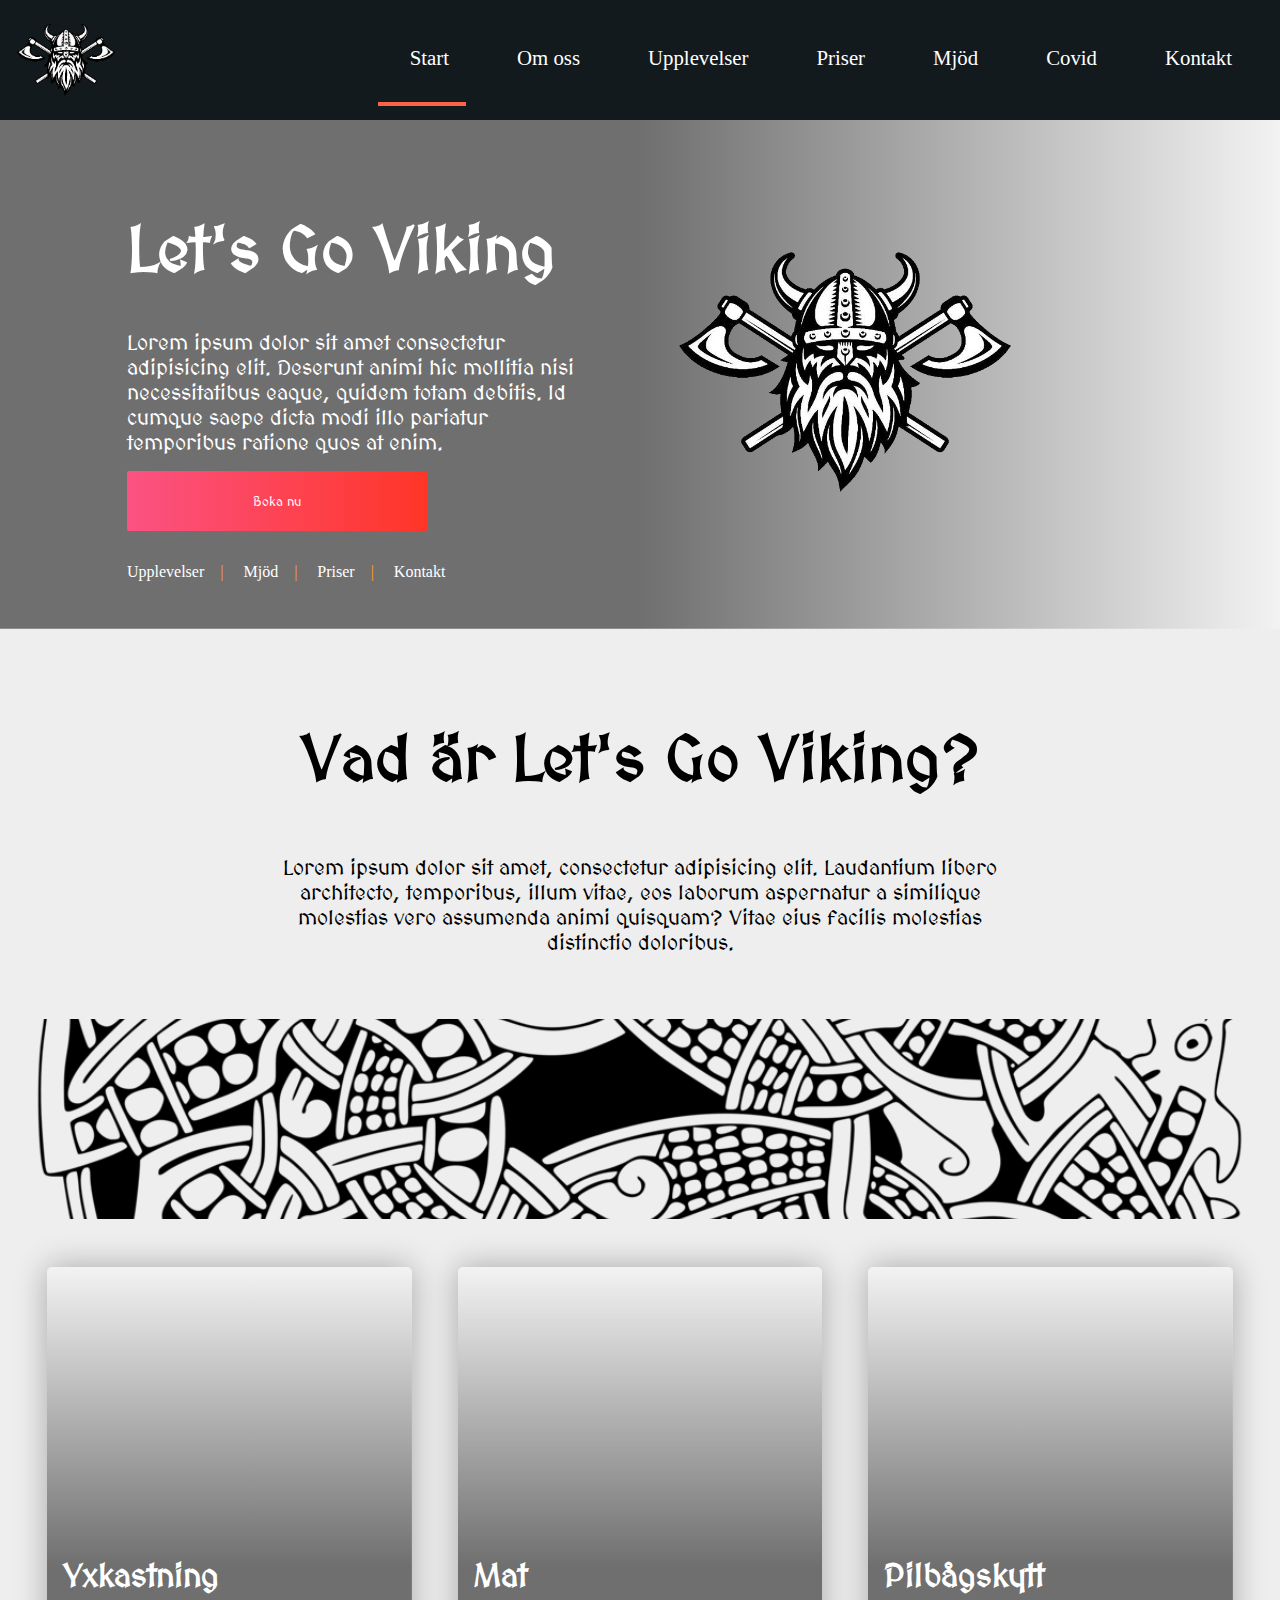
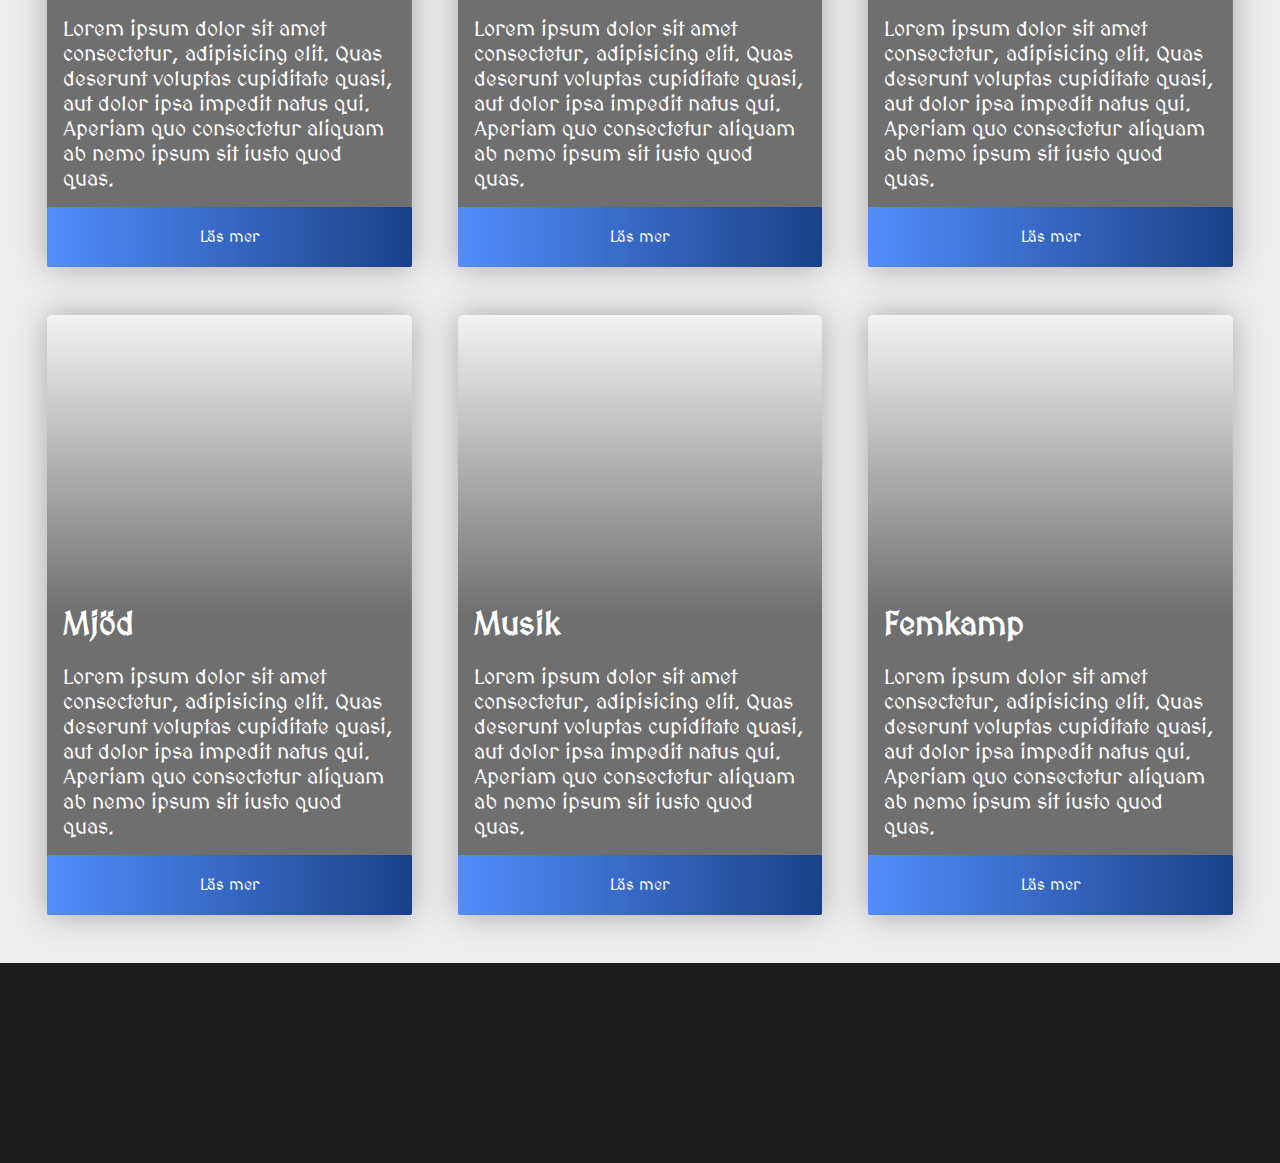
==== LetsGoViking/index.html @ da791152 "lgv" ====
<!DOCTYPE html>
<html lang="en">
<head>
    <meta charset="UTF-8">
    <meta http-equiv="X-UA-Compatible" content="IE=edge">
    <meta name="viewport" content="width=device-width, initial-scale=1.0">
    <link rel="preconnect" href="https://fonts.gstatic.com">
    <link href="https://fonts.googleapis.com/css2?family=Oldenburg&display=swap" rel="stylesheet">
    <link rel="stylesheet" type="text/css" href="//fonts.googleapis.com/css?family=MedievalSharp">
    <link rel="stylesheet" href="style.css">
    <title>Lets Go Viking</title>
</head>
<body>
    <header>
        <img src="img/logo.png" alt="Lets Go Viking" class="headImgLogo">
        <nav id="menuNav">
            <a href="#" class="one">Start</a>
            <a href="#" class="two">Om oss</a>
            <a href="#" class="three">Upplevelser</a>
            <a href="#" class="four">Priser</a>
            <a href="#" class="five">Mjöd</a>
            <a href="#" class="six">Covid</a>
            <a href="kontakt.html" class="seven">Kontakt</a>
            <hr/>
        </nav>
        <img src="img/menuIcon.png" alt="Menu" class="headImgMenu"> 
    </header>
    <main>
        <section class="col1">
            <h1>Let's Go Viking</h1>
            <p>Lorem ipsum dolor sit amet consectetur adipisicing elit. Deserunt animi hic mollitia nisi necessitatibus eaque, quidem totam debitis. Id cumque saepe dicta modi illo pariatur temporibus ratione quos at enim.</p>
            <button class="btn">Boka nu</button>
                <nav class="mainNav">
                    <a href="#">Upplevelser</a>
                    <a href="#">Mjöd</a>
                    <a href="#">Priser</a>
                    <a href="#">Kontakt</a>
                </nav>
        </section>
        <section class="col2">
            <img src="img/logo.png" alt="">
        </section>
    </main>
    <div class="wrapper">

        <article class="info">
            <h1>Vad är Let's Go Viking?</h1>
            <p>Lorem ipsum dolor sit amet, consectetur adipisicing elit. Laudantium libero architecto, temporibus, illum vitae, eos laborum aspernatur a similique molestias vero assumenda animi quisquam? Vitae eius facilis molestias distinctio doloribus.</p>
        </article>

        <section class="pattern">

        </section>

        <article>
            <section class="col1Art">
                <section class="art">
                    <!-- <img src="img/DSC_0600.jpg" alt=""> -->
                    <h3>Yxkastning</h3>
                    <p>Lorem ipsum dolor sit amet consectetur, adipisicing elit. Quas deserunt voluptas cupiditate quasi, aut dolor ipsa impedit natus qui. Aperiam quo consectetur aliquam ab nemo ipsum sit iusto quod quas.</p>
                    <button class="btn max">Läs mer</button>
                </section>
                <section class="art">
                    <!-- <img src="img/DSC_0049.jpg" alt=""> -->
                    <h3>Mat</h3>
                    <p>Lorem ipsum dolor sit amet consectetur, adipisicing elit. Quas deserunt voluptas cupiditate quasi, aut dolor ipsa impedit natus qui. Aperiam quo consectetur aliquam ab nemo ipsum sit iusto quod quas.</p>
                    <button class="btn max">Läs mer</button>
                </section>
                <section class="art">
                    <!-- <img src="img/DSC_0064.jpg" alt=""> -->
                    <h3>Pilbågskytt</h3>
                    <p>Lorem ipsum dolor sit amet consectetur, adipisicing elit. Quas deserunt voluptas cupiditate quasi, aut dolor ipsa impedit natus qui. Aperiam quo consectetur aliquam ab nemo ipsum sit iusto quod quas.</p>
                    <button class="btn max">Läs mer</button>
                </section>
            </section>
            <section class="col1Art">
                <section class="art">
                    <!-- <img src="https://images.unsplash.com/photo-1615672968435-95ade28e0b38?ixid=MnwxMjA3fDB8MHxwaG90by1wYWdlfHx8fGVufDB8fHx8&ixlib=rb-1.2.1&auto=format&fit=crop&w=1978&q=80" alt=""> -->
                    <h3>Mjöd</h3>
                    <p>Lorem ipsum dolor sit amet consectetur, adipisicing elit. Quas deserunt voluptas cupiditate quasi, aut dolor ipsa impedit natus qui. Aperiam quo consectetur aliquam ab nemo ipsum sit iusto quod quas.</p>
                    <button class="btn max">Läs mer</button>
                </section>
                <section class="art">
                    <!-- <img src="img/DSC_0099.jpg" alt=""> -->
                    <h3>Musik</h3>
                    <p>Lorem ipsum dolor sit amet consectetur, adipisicing elit. Quas deserunt voluptas cupiditate quasi, aut dolor ipsa impedit natus qui. Aperiam quo consectetur aliquam ab nemo ipsum sit iusto quod quas.</p>
                    <button class="btn max">Läs mer</button>
                </section>
                <section class="art">
                    <!-- <img src="https://images.unsplash.com/photo-1559499225-6862de52e2a9?ixlib=rb-1.2.1&ixid=MnwxMjA3fDB8MHxwaG90by1wYWdlfHx8fGVufDB8fHx8&auto=format&fit=crop&w=1525&q=80" alt=""> -->
                    <h3>Femkamp</h3>
                    <p>Lorem ipsum dolor sit amet consectetur, adipisicing elit. Quas deserunt voluptas cupiditate quasi, aut dolor ipsa impedit natus qui. Aperiam quo consectetur aliquam ab nemo ipsum sit iusto quod quas.</p>
                    <button class="btn max">Läs mer</button>
                </section>
            </section>
        </article>
    </div>

    <footer>

    </footer>
    
</body>

<!-- <script>
    let menuList = document.getElementById("menuNav");
    menuList.style.maxHeight = "0px";
    function toggleMenu(){
        if(menuList.style.maxHeight == "0px"){
            menuList.style.maxHeight = "120px";
        }else{
            menuList.style.maxHeight = "0px";
        }
    }
</script> -->
</html>
---- LetsGoViking/style.css ----
body{
    margin: 0;
    padding: 0; 
    background-color: #eee;
    
}



h1 { font-family: MedievalSharp; 
    font-size: 4rem; 
    font-style: normal; 
    font-variant: normal;
    font-weight: 700; 
    /* line-height: 26.4px;  */
} 
h3 { 
    font-family: MedievalSharp;
    font-size: 14px; 
    font-style: normal; 
    font-variant: normal; 
    font-weight: 700; 
    line-height: 15.4px; 
} 
p { 
    font-family: MedievalSharp; 
    font-size: 1.3rem; 
    font-style: normal; 
    font-variant: normal; 
    font-weight: 400; 
    /* line-height: 20px;  */
} 

blockquote { 
    font-family: MedievalSharp; 
    font-size: 21px; font-style: normal;
    font-variant: normal; 
    font-weight: 400; 
    line-height: 30px; 
} 
pre {
    font-family: 
    MedievalSharp; 
    font-size: 13px; 
    font-style: normal; 
    font-variant: normal; 
    font-weight: 400; 
    line-height: 18.5714px; }

.wrapper{
    margin: 0  auto;
    max-width: 1600px;
    width: 100%;
    /* background-color: #141b1fad; */
    display: flex;
    flex-direction: column;
   
}


header{
    display: flex;
    box-sizing: border-box;
    justify-content: space-between;
    align-items: center;
    padding: 1rem;
    width: 100%;
    height: 120px;
    background-color:#131A1E;
    overflow: hidden;
}

header .headImgLogo{
    width: 100px;
}

header nav a{
    display: inline-block;
    font-size: 1.3rem;
    color: white;
    text-decoration: none;
    /* margin: 2rem; */
    padding: 2rem;
    transition: all .5s ease;    
}

 header nav a:hover{
    color: orange;
}

hr{
height: .25rem;
  width: 10%;
  margin: 0;
  background: tomato;
  border: none;
  transition: .3s ease-in-out;
}

.two:hover ~ hr{
    margin-left: 15%;
}

.three:hover ~ hr{
    margin-left: 31%;
}

.four:hover ~ hr{
    margin-left: 48%;
}

.five:hover ~ hr{
    margin-left: 61%;
}

.six:hover ~ hr{
    margin-left: 74%;
}

.seven:hover ~ hr{
    margin-left: 88%;
}


header .headImgMenu{
    display: none;
}

main{
    
    display: flex;
    align-items: center;
    justify-content: space-evenly;
    box-sizing: border-box;
    padding: 3rem;
    margin-bottom: 3rem;
    background: linear-gradient(90deg, #00000088 50%, #ffffff44 100%),
    url("https://images.unsplash.com/photo-1566840849929-5a60a802788d?ixlib=rb-1.2.1&ixid=MnwxMjA3fDB8MHxwaG90by1wYWdlfHx8fGVufDB8fHx8&auto=format&fit=crop&w=1567&q=80");
    background-size: cover;
    background-position:bottom;
}


main .col1{
    color: white;
    position: relative;
    flex-basis: 40%;
   
}

main p{
    margin-left: 0;
}

.mainNav{
    margin-top: 2rem;
    display: flexbox;
}

.mainNav a{
    color: white;
    text-decoration: none;
    padding-right: 1rem;
}

.mainNav a:not(:last-child):after{
    color: orange;
    padding-left: 1rem;
    content: "|";
}

main .col2{
    position:relative;
    flex-basis: 40%;
}

main .col2 img{
    width: 70%;
}

.btn{
    width: 300px;
    height: 60px;
    border: 0;
    padding: 12px 10px;
    outline: none;
    color: #fff;
    background: linear-gradient(to right, #fb5283, #ff3527);
    border-radius: 2px;
    cursor: pointer;
    transform: scale3d(1,1,1);
    transition: all .5s ease;
    font-family: MedievalSharp; 
}

.btn:hover{
    font-size: large;
    font-weight: bold;
    transform:scale3d(1.1, 1.1,1.1);
}

article{
    display: flex;
    flex-direction: column;
    align-items: center;
    gap: 3rem;
    width: 100%;
    margin-bottom: 3rem;
}

.col1Art{
    width: 100%;
    display: flex;
    justify-content:space-around;
    box-sizing: border-box;
    padding: 0 2rem;
    gap:1rem;
}

.art{
    padding: 0;
    display: flex;
    flex-direction: column;
    justify-content: flex-end;
    flex-basis: 30%;
    min-height: 600px;
    box-sizing: border-box;
    border-radius: 5px;
    color: white;
    background:linear-gradient(360deg, #00000088 50%, #ffffff44 100%), url("https://images.unsplash.com/photo-1615672968910-90f554a4d607?ixlib=rb-1.2.1&ixid=MnwxMjA3fDB8MHxwaG90by1wYWdlfHx8fGVufDB8fHx8&auto=format&fit=crop&w=1957&q=80");
    background-position: center;
    background-size: cover;
    box-shadow: 0 0 2rem rgb(0, 0, 0, 0.3);
}

.art img{
    width: 100%;
    height: 50%;
}

.art h3, p{
    margin:1rem;
    margin-right: 1rem;
}

.art h3{
    margin-top: 1rem;
    font-size: 2rem;
}

.btn.max{
    width:auto;
    height: 60px;
    background: linear-gradient(to right, #528dfb, #1a4188);
   font-size: 1rem;
}

.btn.max:hover{
 
    transform:scale3d(1,1.3,1);
}

.info{
    box-sizing: border-box;
    display: flex;
    text-align: center;
    align-items: center;
    justify-content: center;
    align-self: center;
    gap: 0rem;
    max-width: 60%;
    color: black;
}

.pattern{
    width: 100%;
    height: 200px;
    margin-bottom: 3rem;
    background-image: url("img/pattern.png");
    background-size: cover;
    background-position: center;
}

.sectionKontakt{
    margin: 3rem auto;
    box-sizing: border-box;
    border-radius: 5px;
    padding: 2rem;
    display: flex;
    flex-direction: column;
    background-color: white;
    width: 450px;
    box-shadow: 0 0 2rem rgb(0, 0, 0, 0.2);
}

.sectionKontakt form{
    margin-top: 2rem;
    display: flex;
    flex-direction: column;
}

.sectionKontakt form input{
    font-size: 1rem;
    margin-bottom: 1rem;
    height: 30px;
    border-radius: 5px;
    padding-left: 1rem;
    font-family: MedievalSharp; 
}

.sectionKontakt form textarea#message{
    height: 200px;
    margin-bottom: 1rem;
    border-radius: 5px;
    border-width: 2px;
}

footer{
    background-color: rgb(29, 29, 29);
    height: 200px;
    width: 100%;
}



@media only screen and (max-width:1040px){
    /* .col1Art{
        flex-direction: column-reverse;
    }

    nav .menuNav{
        width: 100%;
        background: linear-gradient(#ff54a2, #ff575a);
        position:absolute;
        top: 75px;
        right: 0px;
        z-index: 2;
    }

    nav a .menuNav{
        display: block;
        margin-top: 10px;
        margin-bottom: 10px;
        color: #fff;
    }

    .headImgMenu{
        display: block;
        margin-left: auto;
    }

    #menuNav{
        overflow: hidden;
        transition: all 0.5s ease;
    }
} */
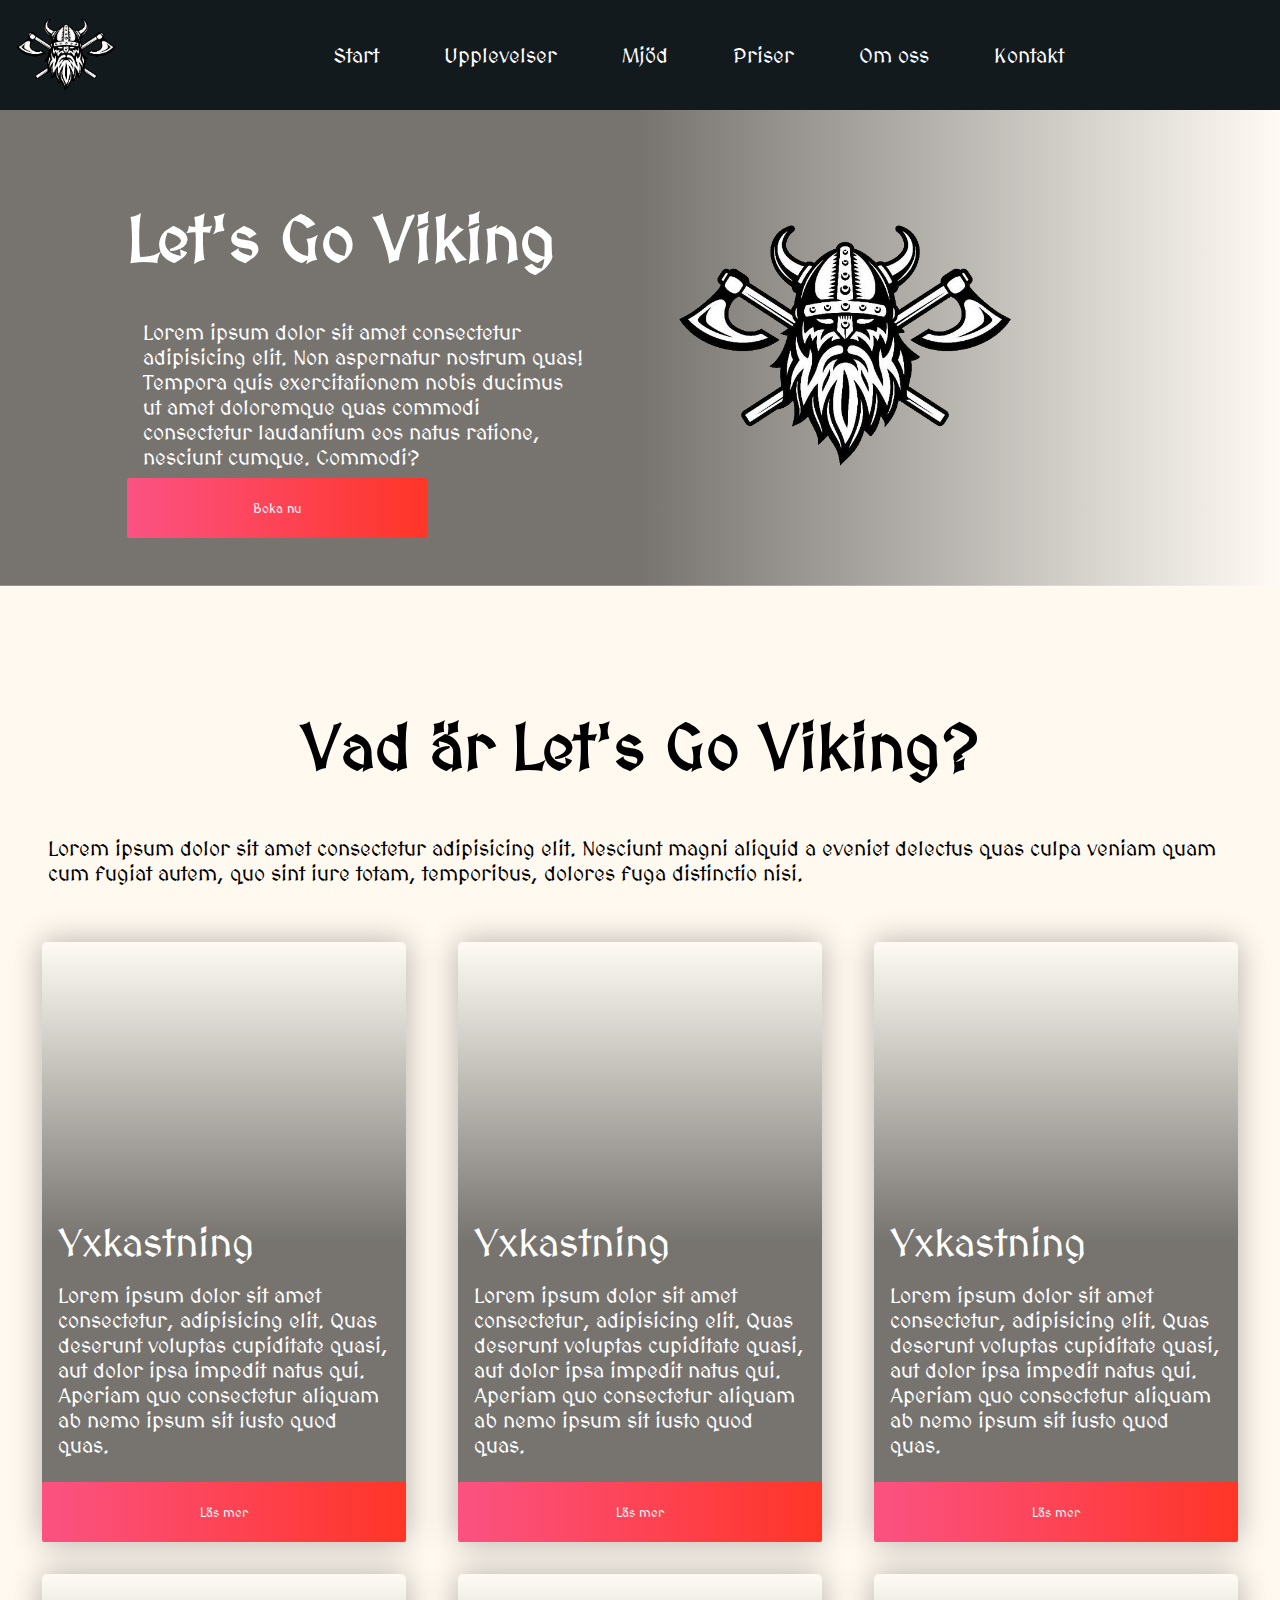
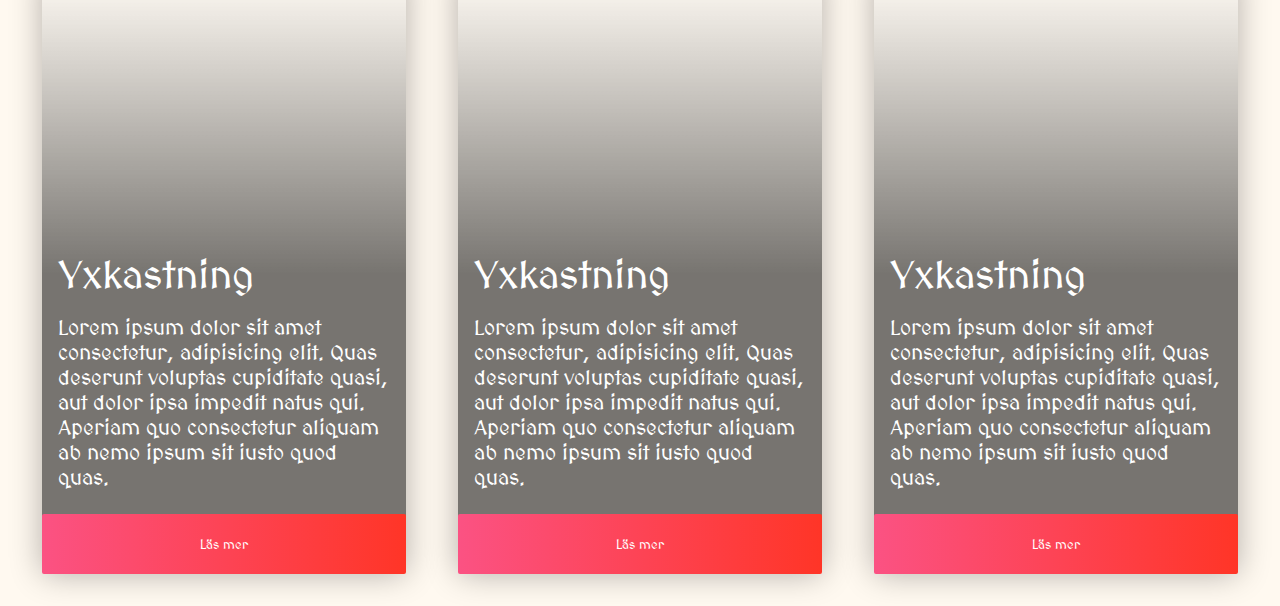
==== commit 8d433404: "changes" ====
--- a/LetsGoViking/index.html
+++ b/LetsGoViking/index.html
@@ -8,109 +8,94 @@
     <link href="https://fonts.googleapis.com/css2?family=Oldenburg&display=swap" rel="stylesheet">
     <link rel="stylesheet" type="text/css" href="//fonts.googleapis.com/css?family=MedievalSharp">
     <link rel="stylesheet" href="style.css">
-    <title>Lets Go Viking</title>
+    <title>Let's Go Viking</title>
 </head>
 <body>
-    <header>
-        <img src="img/logo.png" alt="Lets Go Viking" class="headImgLogo">
-        <nav id="menuNav">
-            <a href="#" class="one">Start</a>
-            <a href="#" class="two">Om oss</a>
-            <a href="#" class="three">Upplevelser</a>
-            <a href="#" class="four">Priser</a>
-            <a href="#" class="five">Mjöd</a>
-            <a href="#" class="six">Covid</a>
-            <a href="kontakt.html" class="seven">Kontakt</a>
-            <hr/>
-        </nav>
-        <img src="img/menuIcon.png" alt="Menu" class="headImgMenu"> 
-    </header>
-    <main>
-        <section class="col1">
-            <h1>Let's Go Viking</h1>
-            <p>Lorem ipsum dolor sit amet consectetur adipisicing elit. Deserunt animi hic mollitia nisi necessitatibus eaque, quidem totam debitis. Id cumque saepe dicta modi illo pariatur temporibus ratione quos at enim.</p>
-            <button class="btn">Boka nu</button>
-                <nav class="mainNav">
-                    <a href="#">Upplevelser</a>
-                    <a href="#">Mjöd</a>
-                    <a href="#">Priser</a>
-                    <a href="#">Kontakt</a>
-                </nav>
+
+    <div class="wrapper">
+        <section class="mobileMenu">
+                <a href="#">Start</a>
+                <hr/>
+                <a href="#">Upplevelser</a>
+                <hr/>
+                <a href="#">Mjöd</a>
+                <hr/>
+                <a href="#">Priser</a>
+                <hr/>
+                <a href="#">Om oss</a>
+                <hr/>
+                <a href="#">Kontakt</a>
+                <hr/>
         </section>
-        <section class="col2">
-            <img src="img/logo.png" alt="">
-        </section>
-    </main>
-    <div class="wrapper">
 
-        <article class="info">
-            <h1>Vad är Let's Go Viking?</h1>
-            <p>Lorem ipsum dolor sit amet, consectetur adipisicing elit. Laudantium libero architecto, temporibus, illum vitae, eos laborum aspernatur a similique molestias vero assumenda animi quisquam? Vitae eius facilis molestias distinctio doloribus.</p>
-        </article>
-
-        <section class="pattern">
-
+        <header>
+            <img src="img/menu.png" alt="menu" class="menuIco" id="menuIco">
+            <img src="img/logo.png" alt="let's go viking logo">
+            <nav>
+                <a href="#">Start</a>
+                <a href="#">Upplevelser</a>
+                <a href="#">Mjöd</a>
+                <a href="#">Priser</a>
+                <a href="#">Om oss</a>
+                <a href="#">Kontakt</a>
+            </nav>
+        </header>
+        
+        <section class="welcome">
+            <section class="wCol1">
+                <h1>Let's Go Viking</h1>
+                <p>Lorem ipsum dolor sit amet consectetur adipisicing elit. Non aspernatur nostrum quas! Tempora quis exercitationem nobis ducimus ut amet doloremque quas commodi consectetur laudantium eos natus ratione, nesciunt cumque. Commodi?</p>
+                <button class="btn">Boka nu</button>
+            </section> 
+            <section class="wCol2">
+                <img src="img/logo.png" alt="logo">
+            </section>       
         </section>
 
         <article>
-            <section class="col1Art">
-                <section class="art">
-                    <!-- <img src="img/DSC_0600.jpg" alt=""> -->
+            <section class="whatIs">
+                <h1>Vad är Let's Go Viking?</h1>
+                <p>Lorem ipsum dolor sit amet consectetur adipisicing elit. Nesciunt magni aliquid a eveniet delectus quas culpa veniam quam cum fugiat autem, quo sint iure totam, temporibus, dolores fuga distinctio nisi.</p>
+            </section>
+    
+            <section class="cards">
+                <section class="card">
                     <h3>Yxkastning</h3>
                     <p>Lorem ipsum dolor sit amet consectetur, adipisicing elit. Quas deserunt voluptas cupiditate quasi, aut dolor ipsa impedit natus qui. Aperiam quo consectetur aliquam ab nemo ipsum sit iusto quod quas.</p>
-                    <button class="btn max">Läs mer</button>
+                    <button class="btn btnCards">Läs mer</button>
                 </section>
-                <section class="art">
-                    <!-- <img src="img/DSC_0049.jpg" alt=""> -->
-                    <h3>Mat</h3>
+                <section class="card">
+                    <h3>Yxkastning</h3>
                     <p>Lorem ipsum dolor sit amet consectetur, adipisicing elit. Quas deserunt voluptas cupiditate quasi, aut dolor ipsa impedit natus qui. Aperiam quo consectetur aliquam ab nemo ipsum sit iusto quod quas.</p>
-                    <button class="btn max">Läs mer</button>
+                    <button class="btn btnCards">Läs mer</button>
                 </section>
-                <section class="art">
-                    <!-- <img src="img/DSC_0064.jpg" alt=""> -->
-                    <h3>Pilbågskytt</h3>
+                <section class="card">
+                    <h3>Yxkastning</h3>
                     <p>Lorem ipsum dolor sit amet consectetur, adipisicing elit. Quas deserunt voluptas cupiditate quasi, aut dolor ipsa impedit natus qui. Aperiam quo consectetur aliquam ab nemo ipsum sit iusto quod quas.</p>
-                    <button class="btn max">Läs mer</button>
+                    <button class="btn btnCards">Läs mer</button>
+                </section> 
+                <section class="card">
+                    <h3>Yxkastning</h3>
+                    <p>Lorem ipsum dolor sit amet consectetur, adipisicing elit. Quas deserunt voluptas cupiditate quasi, aut dolor ipsa impedit natus qui. Aperiam quo consectetur aliquam ab nemo ipsum sit iusto quod quas.</p>
+                    <button class="btn btnCards">Läs mer</button>
+                </section> 
+                <section class="card">
+                    <h3>Yxkastning</h3>
+                    <p>Lorem ipsum dolor sit amet consectetur, adipisicing elit. Quas deserunt voluptas cupiditate quasi, aut dolor ipsa impedit natus qui. Aperiam quo consectetur aliquam ab nemo ipsum sit iusto quod quas.</p>
+                    <button class="btn btnCards">Läs mer</button>
                 </section>
+                <section class="card">
+                    <h3>Yxkastning</h3>
+                    <p>Lorem ipsum dolor sit amet consectetur, adipisicing elit. Quas deserunt voluptas cupiditate quasi, aut dolor ipsa impedit natus qui. Aperiam quo consectetur aliquam ab nemo ipsum sit iusto quod quas.</p>
+                    <button class="btn btnCards">Läs mer</button>
+                </section>
+                
             </section>
-            <section class="col1Art">
-                <section class="art">
-                    <!-- <img src="https://images.unsplash.com/photo-1615672968435-95ade28e0b38?ixid=MnwxMjA3fDB8MHxwaG90by1wYWdlfHx8fGVufDB8fHx8&ixlib=rb-1.2.1&auto=format&fit=crop&w=1978&q=80" alt=""> -->
-                    <h3>Mjöd</h3>
-                    <p>Lorem ipsum dolor sit amet consectetur, adipisicing elit. Quas deserunt voluptas cupiditate quasi, aut dolor ipsa impedit natus qui. Aperiam quo consectetur aliquam ab nemo ipsum sit iusto quod quas.</p>
-                    <button class="btn max">Läs mer</button>
-                </section>
-                <section class="art">
-                    <!-- <img src="img/DSC_0099.jpg" alt=""> -->
-                    <h3>Musik</h3>
-                    <p>Lorem ipsum dolor sit amet consectetur, adipisicing elit. Quas deserunt voluptas cupiditate quasi, aut dolor ipsa impedit natus qui. Aperiam quo consectetur aliquam ab nemo ipsum sit iusto quod quas.</p>
-                    <button class="btn max">Läs mer</button>
-                </section>
-                <section class="art">
-                    <!-- <img src="https://images.unsplash.com/photo-1559499225-6862de52e2a9?ixlib=rb-1.2.1&ixid=MnwxMjA3fDB8MHxwaG90by1wYWdlfHx8fGVufDB8fHx8&auto=format&fit=crop&w=1525&q=80" alt=""> -->
-                    <h3>Femkamp</h3>
-                    <p>Lorem ipsum dolor sit amet consectetur, adipisicing elit. Quas deserunt voluptas cupiditate quasi, aut dolor ipsa impedit natus qui. Aperiam quo consectetur aliquam ab nemo ipsum sit iusto quod quas.</p>
-                    <button class="btn max">Läs mer</button>
-                </section>
-            </section>
+
         </article>
+
     </div>
-
-    <footer>
-
-    </footer>
     
 </body>
-
-<!-- <script>
-    let menuList = document.getElementById("menuNav");
-    menuList.style.maxHeight = "0px";
-    function toggleMenu(){
-        if(menuList.style.maxHeight == "0px"){
-            menuList.style.maxHeight = "120px";
-        }else{
-            menuList.style.maxHeight = "0px";
-        }
-    }
-</script> -->
+<script src="main.js"></script>
 </html>--- a/LetsGoViking/style.css
+++ b/LetsGoViking/style.css
@@ -1,133 +1,139 @@
-body{
-    margin: 0;
-    padding: 0; 
-    background-color: #eee;
-    
-}
-
-
-
-h1 { font-family: MedievalSharp; 
+:root{
+    --fontColor: brown;
+    --menuColor: #131A1E;
+    --menuColorHover:#132938;
+    --mobileMenu:#132938;
+}
+
+h1 {
     font-size: 4rem; 
     font-style: normal; 
     font-variant: normal;
     font-weight: 700; 
-    /* line-height: 26.4px;  */
-} 
-h3 { 
-    font-family: MedievalSharp;
-    font-size: 14px; 
+}
+
+h3{
+    font-size: 2.5rem; 
     font-style: normal; 
     font-variant: normal; 
-    font-weight: 700; 
-    line-height: 15.4px; 
-} 
-p { 
-    font-family: MedievalSharp; 
+    font-weight: 400; 
+}
+
+p {
     font-size: 1.3rem; 
     font-style: normal; 
     font-variant: normal; 
     font-weight: 400; 
-    /* line-height: 20px;  */
-} 
-
-blockquote { 
+    margin-bottom: 3rem;
+}
+
+
+
+body{
+    background-color: rgb(255, 249, 240);
+    margin: 0;
     font-family: MedievalSharp; 
-    font-size: 21px; font-style: normal;
-    font-variant: normal; 
-    font-weight: 400; 
-    line-height: 30px; 
-} 
-pre {
-    font-family: 
-    MedievalSharp; 
-    font-size: 13px; 
-    font-style: normal; 
-    font-variant: normal; 
-    font-weight: 400; 
-    line-height: 18.5714px; }
+    transition: all .5s ease;
+}
 
 .wrapper{
-    margin: 0  auto;
+    min-height: 100vh;
+    max-width: 100%;
+    display: flex;
+    flex-direction: column;
+    box-sizing: border-box;
+    transition: all .5s ease;
+}
+
+article{
     max-width: 1600px;
+    margin: 0 auto;
+    padding: 2rem;
+}
+
+header{
     width: 100%;
-    /* background-color: #141b1fad; */
-    display: flex;
-    flex-direction: column;
-   
-}
-
-
-header{
-    display: flex;
-    box-sizing: border-box;
-    justify-content: space-between;
+    height: 110px;
+    background-color: var(--menuColor);
+    display: flex;
     align-items: center;
-    padding: 1rem;
-    width: 100%;
-    height: 120px;
-    background-color:#131A1E;
-    overflow: hidden;
-}
-
-header .headImgLogo{
+    justify-content: center;
+    position: fixed;
+    z-index: 9;
+    
+}
+
+.mobileMenu{
+    top: 110px;
+    position:fixed;
+    width: 300px;
+    height: 100%;
+    display: none;
+    flex-direction: column;
+    background-color: var(--mobileMenu);
+    padding-top: 2rem;
+    box-sizing: border-box;
+    gap: 1rem;    
+    z-index: 9;
+}
+
+.mobileMenu a{
+    padding-left: 2rem;
+    color: white;
+    font-size: 1.3rem;
+    text-decoration: none;
+}
+
+@-webkit-keyframes slide-right {
+    0% { opacity: 0; -webkit-transform: translateX(-100%); }   
+  100% { opacity: 1; -webkit-transform: translateX(0); }
+}
+
+@-webkit-keyframes slide-left {
+    0% { opacity: 0; -webkit-transform: translateX(0); }   
+  100% { opacity: 1; -webkit-transform: translateX(-100%); }
+}
+
+hr{
+    height: 1px;
+    width: 300px;
+    border: none;
+    background: var(--menuColor);
+}
+
+.menuIco{
+    display: none;
+    
+}
+
+header img{
     width: 100px;
+    margin-left: 1rem;
+}
+
+header nav {
+    margin-left: auto;
+    margin-right: auto;
+    gap: 3rem;
+    display: block;
 }
 
 header nav a{
-    display: inline-block;
+    color: white;
+    text-decoration: none;
     font-size: 1.3rem;
-    color: white;
-    text-decoration: none;
-    /* margin: 2rem; */
-    padding: 2rem;
-    transition: all .5s ease;    
-}
-
- header nav a:hover{
-    color: orange;
-}
-
-hr{
-height: .25rem;
-  width: 10%;
-  margin: 0;
-  background: tomato;
-  border: none;
-  transition: .3s ease-in-out;
-}
-
-.two:hover ~ hr{
-    margin-left: 15%;
-}
-
-.three:hover ~ hr{
-    margin-left: 31%;
-}
-
-.four:hover ~ hr{
-    margin-left: 48%;
-}
-
-.five:hover ~ hr{
-    margin-left: 61%;
-}
-
-.six:hover ~ hr{
-    margin-left: 74%;
-}
-
-.seven:hover ~ hr{
-    margin-left: 88%;
-}
-
-
-header .headImgMenu{
-    display: none;
-}
-
-main{
-    
+    height: 100%;
+    padding: 30px;
+    transition: all .5s ease;
+}
+
+header nav a:hover{
+    background-color: var(--menuColorHover);
+}
+
+
+.welcome{
+    margin-top: 110px;
     display: flex;
     align-items: center;
     justify-content: space-evenly;
@@ -140,42 +146,15 @@
     background-position:bottom;
 }
 
-
-main .col1{
+.wCol1{
     color: white;
     position: relative;
     flex-basis: 40%;
-   
-}
-
-main p{
-    margin-left: 0;
-}
-
-.mainNav{
-    margin-top: 2rem;
-    display: flexbox;
-}
-
-.mainNav a{
-    color: white;
-    text-decoration: none;
-    padding-right: 1rem;
-}
-
-.mainNav a:not(:last-child):after{
-    color: orange;
-    padding-left: 1rem;
-    content: "|";
-}
-
-main .col2{
+}
+
+.wCol2{
     position:relative;
     flex-basis: 40%;
-}
-
-main .col2 img{
-    width: 70%;
 }
 
 .btn{
@@ -193,164 +172,111 @@
     font-family: MedievalSharp; 
 }
 
-.btn:hover{
-    font-size: large;
-    font-weight: bold;
-    transform:scale3d(1.1, 1.1,1.1);
-}
-
-article{
-    display: flex;
+.btn.btnCards{
+    width: 100%;
+    margin-top: 1rem;
+}
+
+
+.wCol2 img{
+    width: 70%;
+}
+
+.whatIs{
+    display: flex;
+    justify-content: center;
     flex-direction: column;
     align-items: center;
-    gap: 3rem;
+    box-sizing: border-box;
+}
+
+.cards{
     width: 100%;
-    margin-bottom: 3rem;
-}
-
-.col1Art{
-    width: 100%;
-    display: flex;
-    justify-content:space-around;
-    box-sizing: border-box;
-    padding: 0 2rem;
-    gap:1rem;
-}
-
-.art{
+    min-height: 100px;
+    box-sizing: border-box;
+    display: flex;
+    flex-wrap: wrap;
+    justify-content: space-around;
+    gap: 2rem;
+    margin-top: 3rem;
+}
+
+.card{
+    flex-basis: 30%;
+    height: 600px;
+    background-color: blue;
     padding: 0;
+    
     display: flex;
     flex-direction: column;
     justify-content: flex-end;
-    flex-basis: 30%;
-    min-height: 600px;
     box-sizing: border-box;
     border-radius: 5px;
     color: white;
     background:linear-gradient(360deg, #00000088 50%, #ffffff44 100%), url("https://images.unsplash.com/photo-1615672968910-90f554a4d607?ixlib=rb-1.2.1&ixid=MnwxMjA3fDB8MHxwaG90by1wYWdlfHx8fGVufDB8fHx8&auto=format&fit=crop&w=1957&q=80");
     background-position: center;
     background-size: cover;
-    box-shadow: 0 0 2rem rgb(0, 0, 0, 0.3);
-}
-
-.art img{
-    width: 100%;
-    height: 50%;
-}
-
-.art h3, p{
-    margin:1rem;
-    margin-right: 1rem;
-}
-
-.art h3{
-    margin-top: 1rem;
-    font-size: 2rem;
-}
-
-.btn.max{
-    width:auto;
-    height: 60px;
-    background: linear-gradient(to right, #528dfb, #1a4188);
-   font-size: 1rem;
-}
-
-.btn.max:hover{
- 
-    transform:scale3d(1,1.3,1);
-}
-
-.info{
-    box-sizing: border-box;
-    display: flex;
-    text-align: center;
-    align-items: center;
-    justify-content: center;
-    align-self: center;
-    gap: 0rem;
-    max-width: 60%;
-    color: black;
-}
-
-.pattern{
-    width: 100%;
-    height: 200px;
-    margin-bottom: 3rem;
-    background-image: url("img/pattern.png");
-    background-size: cover;
-    background-position: center;
-}
-
-.sectionKontakt{
-    margin: 3rem auto;
-    box-sizing: border-box;
-    border-radius: 5px;
-    padding: 2rem;
-    display: flex;
-    flex-direction: column;
-    background-color: white;
-    width: 450px;
-    box-shadow: 0 0 2rem rgb(0, 0, 0, 0.2);
-}
-
-.sectionKontakt form{
-    margin-top: 2rem;
-    display: flex;
-    flex-direction: column;
-}
-
-.sectionKontakt form input{
-    font-size: 1rem;
-    margin-bottom: 1rem;
-    height: 30px;
-    border-radius: 5px;
-    padding-left: 1rem;
-    font-family: MedievalSharp; 
-}
-
-.sectionKontakt form textarea#message{
-    height: 200px;
-    margin-bottom: 1rem;
-    border-radius: 5px;
-    border-width: 2px;
-}
-
-footer{
-    background-color: rgb(29, 29, 29);
-    height: 200px;
-    width: 100%;
-}
-
-
-
-@media only screen and (max-width:1040px){
-    /* .col1Art{
-        flex-direction: column-reverse;
-    }
-
-    nav .menuNav{
-        width: 100%;
-        background: linear-gradient(#ff54a2, #ff575a);
-        position:absolute;
-        top: 75px;
-        right: 0px;
-        z-index: 2;
-    }
-
-    nav a .menuNav{
+    box-shadow: 0 0 2rem rgb(0, 0, 0, 0.3); */
+}
+
+.card h3, p{
+    padding-left: 0.5rem;
+    padding-right: 0.5rem;
+    margin: 0.5rem;
+}
+
+@media only screen 
+and (min-width : 320px) 
+and (max-width : 900px) {
+    h1 {
+        font-size: 2.9rem; 
+        font-style: normal; 
+        font-variant: normal;
+        font-weight: 700; 
+    }
+    
+    p {
+        font-size: 1.3rem; 
+        font-style: normal; 
+        font-variant: normal; 
+        font-weight: 400; 
+        margin-bottom: 1rem;
+    }
+    
+    header{
+        justify-content: flex-start;
+        gap: 1rem;
+    }
+    
+    header nav{
+        display: none;
+    }
+
+    article{
+        padding: 1rem;
+    }
+
+    .menuIco{
         display: block;
-        margin-top: 10px;
-        margin-bottom: 10px;
-        color: #fff;
-    }
-
-    .headImgMenu{
-        display: block;
-        margin-left: auto;
-    }
-
-    #menuNav{
-        overflow: hidden;
-        transition: all 0.5s ease;
-    }
-} */+        width: 50px;
+    }
+
+    .welcome{
+        flex-direction: column;
+        padding: 2rem;
+    }
+
+
+    .wCol2{
+        display: none;
+    }
+
+    .whatIs{
+        text-align: center;
+    }
+
+    .card{
+        flex-basis: 100%;
+    }
+
+}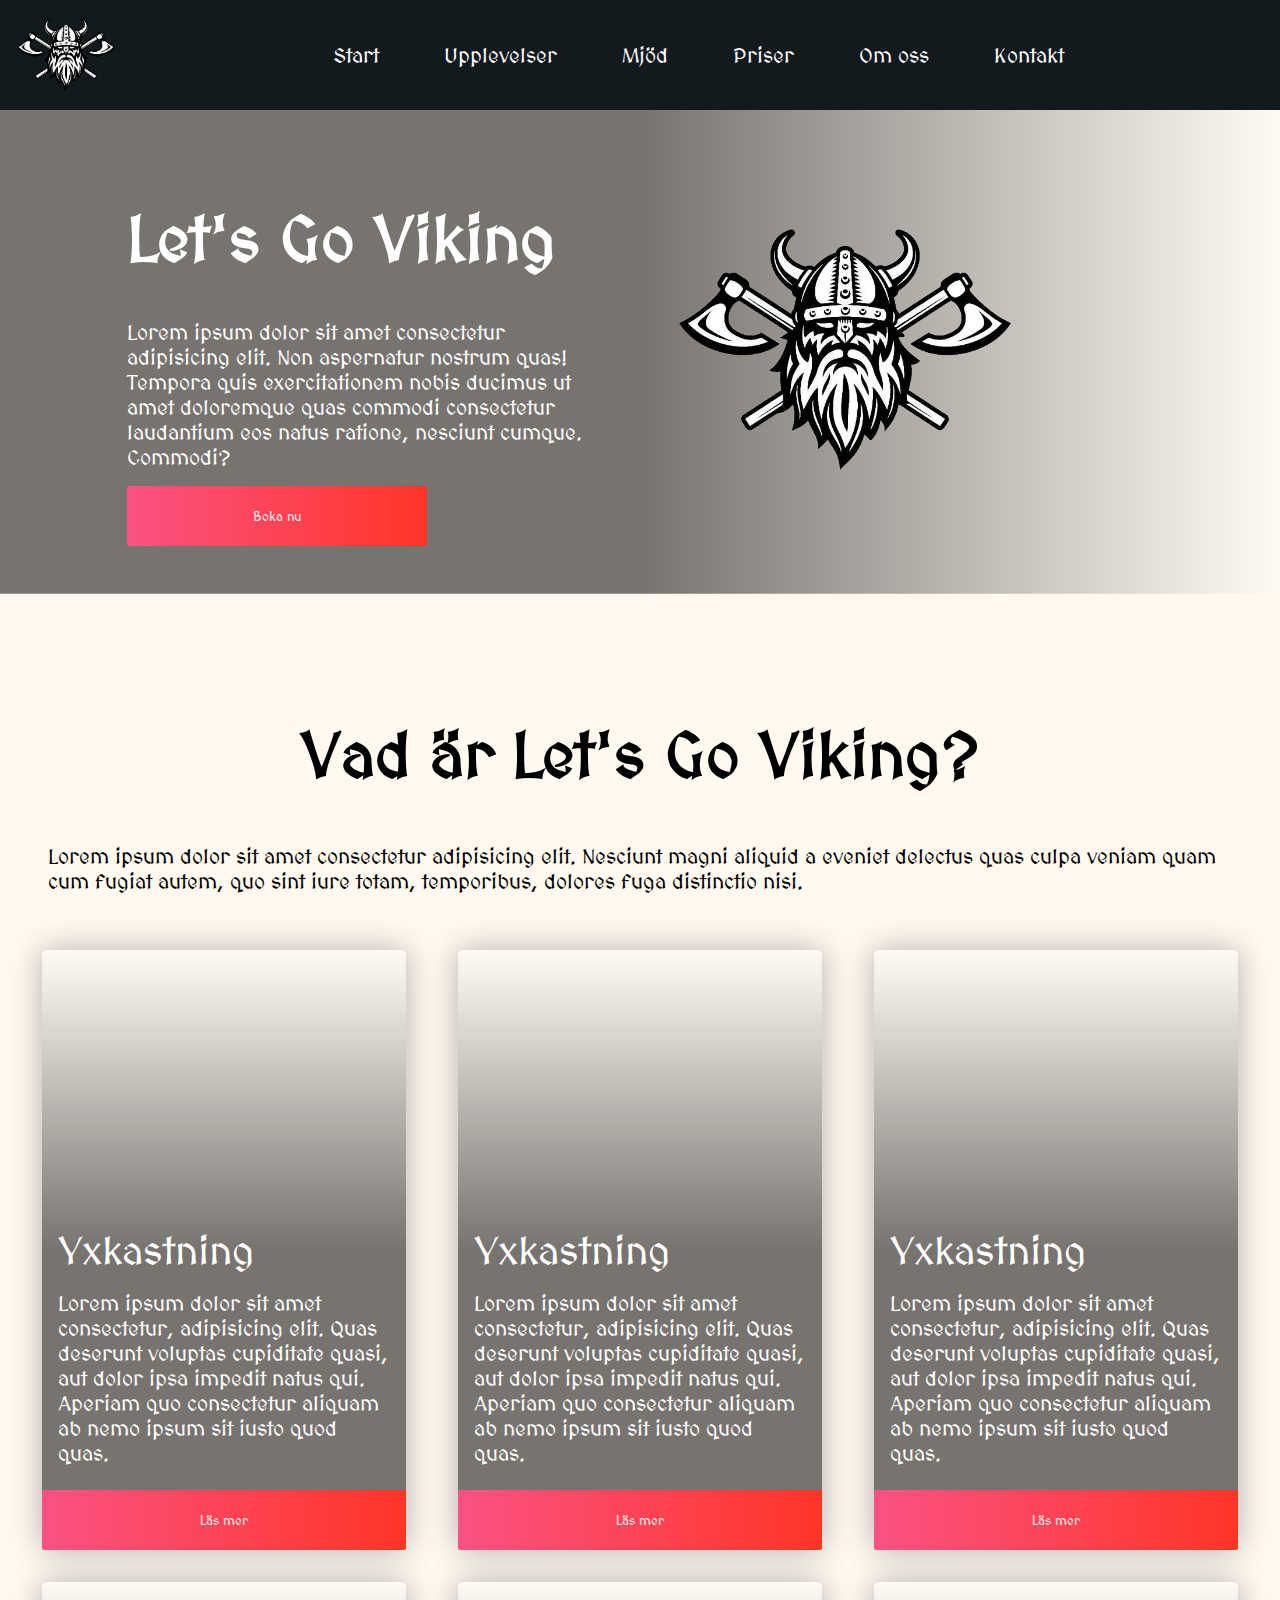
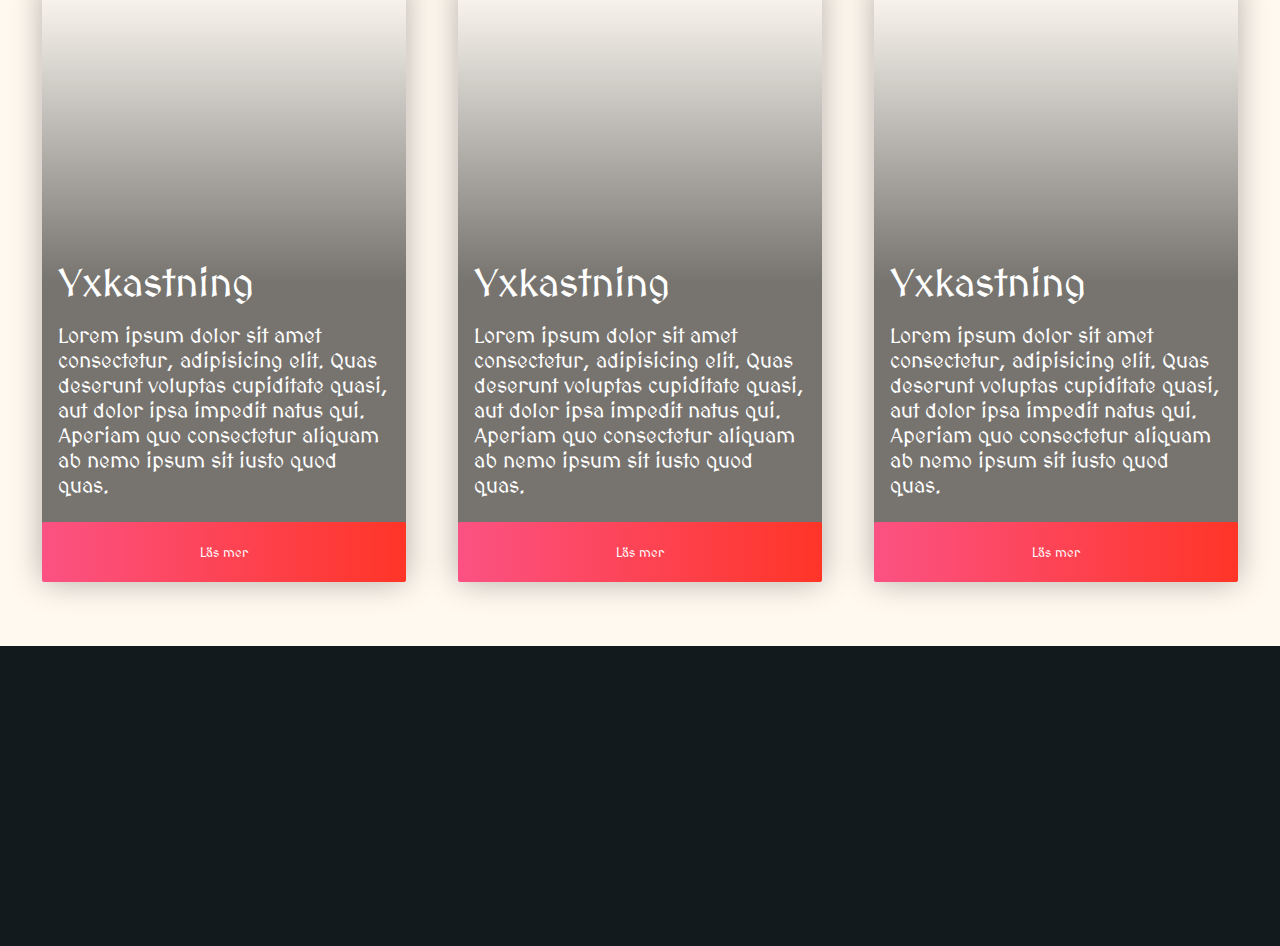
==== commit 0b7b19e6: "changes" ====
--- a/LetsGoViking/index.html
+++ b/LetsGoViking/index.html
@@ -14,17 +14,17 @@
 
     <div class="wrapper">
         <section class="mobileMenu">
-                <a href="#">Start</a>
+                <a href="index.html">Start</a>
                 <hr/>
-                <a href="#">Upplevelser</a>
+                <a href="upplevelser.html">Upplevelser</a>
                 <hr/>
-                <a href="#">Mjöd</a>
+                <a href="mjod.html">Mjöd</a>
                 <hr/>
-                <a href="#">Priser</a>
+                <a href="priser.html">Priser</a>
                 <hr/>
-                <a href="#">Om oss</a>
+                <a href="om_oss.html">Om oss</a>
                 <hr/>
-                <a href="#">Kontakt</a>
+                <a href="kontakt.html">Kontakt</a>
                 <hr/>
         </section>
 
@@ -32,12 +32,12 @@
             <img src="img/menu.png" alt="menu" class="menuIco" id="menuIco">
             <img src="img/logo.png" alt="let's go viking logo">
             <nav>
-                <a href="#">Start</a>
-                <a href="#">Upplevelser</a>
-                <a href="#">Mjöd</a>
-                <a href="#">Priser</a>
-                <a href="#">Om oss</a>
-                <a href="#">Kontakt</a>
+                <a href="index.html">Start</a>
+                <a href="upplevelser.html">Upplevelser</a>
+                <a href="mjod.html">Mjöd</a>
+                <a href="priser.html">Priser</a>
+                <a href="om_oss.html">Om oss</a>
+                <a href="kontakt.html">Kontakt</a>
             </nav>
         </header>
         
@@ -94,6 +94,10 @@
 
         </article>
 
+        <footer>
+
+        </footer>
+
     </div>
     
 </body>
--- a/LetsGoViking/style.css
+++ b/LetsGoViking/style.css
@@ -24,7 +24,10 @@
     font-style: normal; 
     font-variant: normal; 
     font-weight: 400; 
+    margin: 0rem;
     margin-bottom: 3rem;
+    padding-left: 0rem;
+    padding-right: 0rem;
 }
 
 
@@ -96,7 +99,7 @@
 
 hr{
     height: 1px;
-    width: 300px;
+    width: 90%;
     border: none;
     background: var(--menuColor);
 }
@@ -144,6 +147,14 @@
     url("https://images.unsplash.com/photo-1566840849929-5a60a802788d?ixlib=rb-1.2.1&ixid=MnwxMjA3fDB8MHxwaG90by1wYWdlfHx8fGVufDB8fHx8&auto=format&fit=crop&w=1567&q=80");
     background-size: cover;
     background-position:bottom;
+}
+
+
+.welcome p{
+    padding-left: 0rem;
+    padding-right: 0rem;
+    margin: 0;
+    margin-bottom: 1rem;
 }
 
 .wCol1{
@@ -216,13 +227,62 @@
     background:linear-gradient(360deg, #00000088 50%, #ffffff44 100%), url("https://images.unsplash.com/photo-1615672968910-90f554a4d607?ixlib=rb-1.2.1&ixid=MnwxMjA3fDB8MHxwaG90by1wYWdlfHx8fGVufDB8fHx8&auto=format&fit=crop&w=1957&q=80");
     background-position: center;
     background-size: cover;
-    box-shadow: 0 0 2rem rgb(0, 0, 0, 0.3); */
+    box-shadow: 0 0 2rem rgb(0, 0, 0, 0.3); 
 }
 
 .card h3, p{
     padding-left: 0.5rem;
     padding-right: 0.5rem;
     margin: 0.5rem;
+}
+
+.uppleverser{
+    max-width: 1600px;
+    min-height: 200px;
+    display: flex;
+    flex-wrap: wrap;
+    margin: 0 auto;
+    margin-top: 3rem;
+    box-sizing: border-box;
+    padding-left: 2rem;
+    padding-right: 2rem;
+    gap: 3rem;
+}
+
+.upplevelse{
+    display: flex;
+    width: 100%;
+    min-height: 220px;
+    gap: 3rem;
+}
+
+.upplevelse img{
+    width: 150px;
+    height: 150px;
+}
+
+.upplevelseInfo{
+    display: flex;
+    flex-direction: column;
+    align-items: flex-start;
+}
+
+.upplevelseInfo h1{
+    margin: 0;
+}
+
+.upplevelseInfo p{
+    padding-left: 0;
+}
+
+
+footer{
+    width: 100%;
+    height: 300px;
+    background-color: var(--menuColor);
+    margin-top: 2rem;
+    display: flex;
+    bottom: 0;
 }
 
 @media only screen 
@@ -279,4 +339,19 @@
         flex-basis: 100%;
     }
 
+    .uppleverser{
+        padding-left: 0;
+        padding-right: 0;
+    }
+
+    .upplevelse{
+        flex-direction: column;
+        align-items: center;
+        text-align: center;
+    }
+
+    .upplevelseInfo{
+        align-items: center;
+    }
+
 }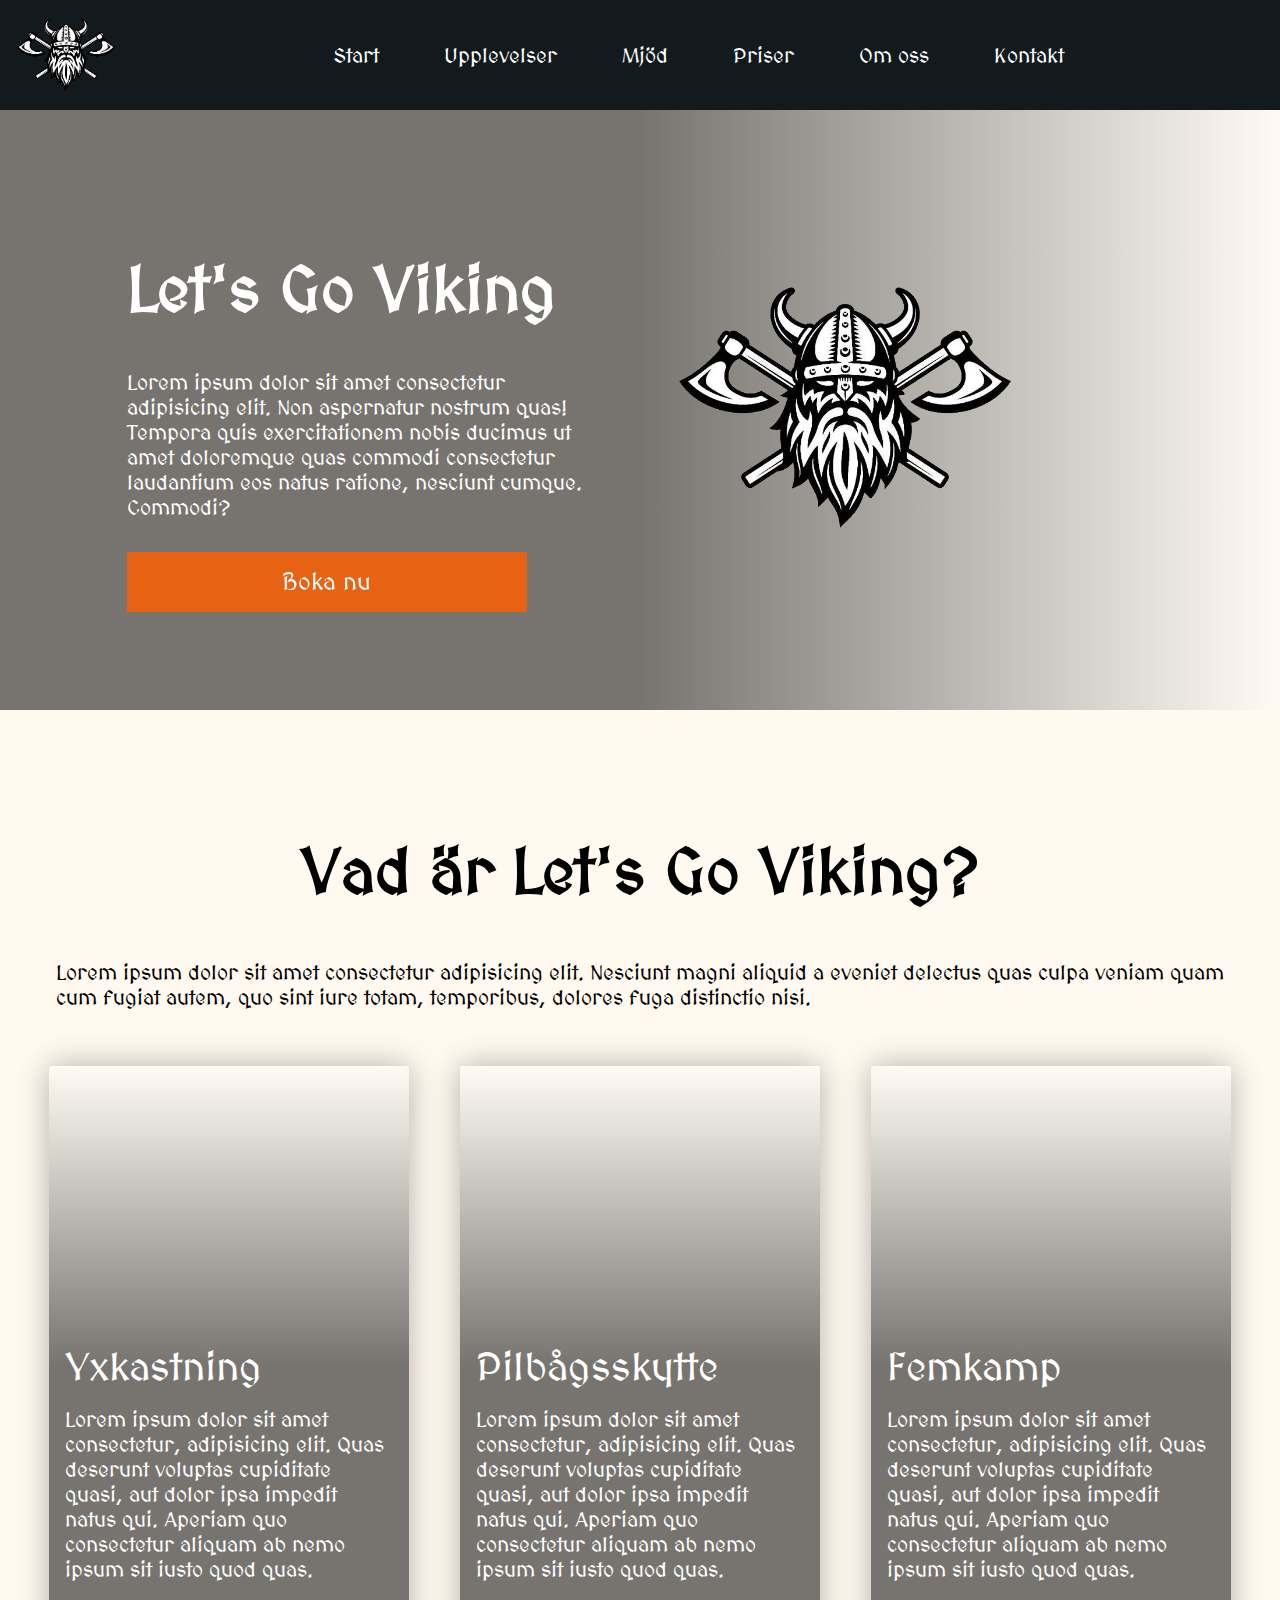
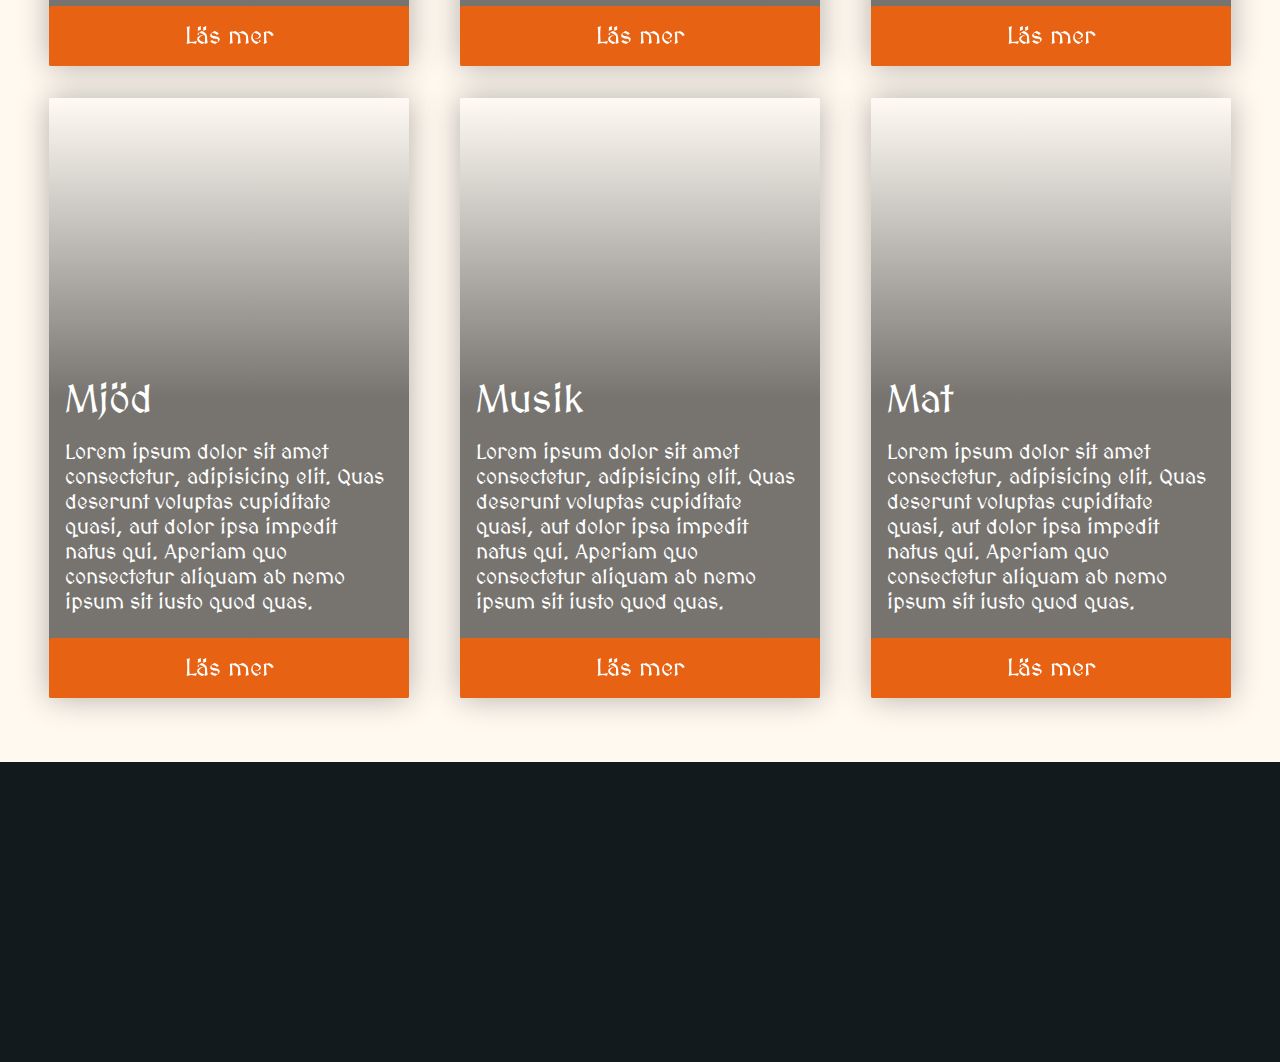
==== commit 92fc93c8: "asddas" ====
--- a/LetsGoViking/index.html
+++ b/LetsGoViking/index.html
@@ -45,7 +45,9 @@
             <section class="wCol1">
                 <h1>Let's Go Viking</h1>
                 <p>Lorem ipsum dolor sit amet consectetur adipisicing elit. Non aspernatur nostrum quas! Tempora quis exercitationem nobis ducimus ut amet doloremque quas commodi consectetur laudantium eos natus ratione, nesciunt cumque. Commodi?</p>
-                <button class="btn">Boka nu</button>
+                <a href="kontakt.html">
+                    <button class="btn">Boka nu</button>
+                </a>
             </section> 
             <section class="wCol2">
                 <img src="img/logo.png" alt="logo">
@@ -61,33 +63,50 @@
             <section class="cards">
                 <section class="card">
                     <h3>Yxkastning</h3>
+                    <p>Lorem ipsum dolor sit amet consectetur, adipisicing elit. Quas deserunt voluptas cupiditate quasi, aut dolor ipsa impedit natus qui. Aperiam quo consectetur aliquam ab nemo ipsum sit iusto quod quas.</p>                   
+                    <a href="upplevelser.html#yxkastning">
+                        <button class="btn btnCards">Läs mer</button>
+                    </a>
+                </section>
+
+                <section class="card">
+                    <h3>Pilbågsskytte</h3>
                     <p>Lorem ipsum dolor sit amet consectetur, adipisicing elit. Quas deserunt voluptas cupiditate quasi, aut dolor ipsa impedit natus qui. Aperiam quo consectetur aliquam ab nemo ipsum sit iusto quod quas.</p>
+                    <a href="upplevelser.html#pilbage">
                     <button class="btn btnCards">Läs mer</button>
+                    </a>
                 </section>
+
                 <section class="card">
-                    <h3>Yxkastning</h3>
+                    <h3>Femkamp</h3>
                     <p>Lorem ipsum dolor sit amet consectetur, adipisicing elit. Quas deserunt voluptas cupiditate quasi, aut dolor ipsa impedit natus qui. Aperiam quo consectetur aliquam ab nemo ipsum sit iusto quod quas.</p>
-                    <button class="btn btnCards">Läs mer</button>
+                    <a href="upplevelser.html#femkamp">
+                        <button class="btn btnCards">Läs mer</button>
+                    </a>
+                </section> 
+
+                <section class="card">
+                    <h3>Mjöd</h3>
+                    <p>Lorem ipsum dolor sit amet consectetur, adipisicing elit. Quas deserunt voluptas cupiditate quasi, aut dolor ipsa impedit natus qui. Aperiam quo consectetur aliquam ab nemo ipsum sit iusto quod quas.</p>
+                    <a href="upplevelser.html#mjod">
+                        <button class="btn btnCards">Läs mer</button>
+                    </a>
+                </section> 
+
+                <section class="card">
+                    <h3>Musik</h3>
+                    <p>Lorem ipsum dolor sit amet consectetur, adipisicing elit. Quas deserunt voluptas cupiditate quasi, aut dolor ipsa impedit natus qui. Aperiam quo consectetur aliquam ab nemo ipsum sit iusto quod quas.</p>
+                    <a href="upplevelser.html#musik">
+                        <button class="btn btnCards">Läs mer</button>
+                    </a>
                 </section>
+
                 <section class="card">
-                    <h3>Yxkastning</h3>
+                    <h3>Mat</h3>
                     <p>Lorem ipsum dolor sit amet consectetur, adipisicing elit. Quas deserunt voluptas cupiditate quasi, aut dolor ipsa impedit natus qui. Aperiam quo consectetur aliquam ab nemo ipsum sit iusto quod quas.</p>
-                    <button class="btn btnCards">Läs mer</button>
-                </section> 
-                <section class="card">
-                    <h3>Yxkastning</h3>
-                    <p>Lorem ipsum dolor sit amet consectetur, adipisicing elit. Quas deserunt voluptas cupiditate quasi, aut dolor ipsa impedit natus qui. Aperiam quo consectetur aliquam ab nemo ipsum sit iusto quod quas.</p>
-                    <button class="btn btnCards">Läs mer</button>
-                </section> 
-                <section class="card">
-                    <h3>Yxkastning</h3>
-                    <p>Lorem ipsum dolor sit amet consectetur, adipisicing elit. Quas deserunt voluptas cupiditate quasi, aut dolor ipsa impedit natus qui. Aperiam quo consectetur aliquam ab nemo ipsum sit iusto quod quas.</p>
-                    <button class="btn btnCards">Läs mer</button>
-                </section>
-                <section class="card">
-                    <h3>Yxkastning</h3>
-                    <p>Lorem ipsum dolor sit amet consectetur, adipisicing elit. Quas deserunt voluptas cupiditate quasi, aut dolor ipsa impedit natus qui. Aperiam quo consectetur aliquam ab nemo ipsum sit iusto quod quas.</p>
-                    <button class="btn btnCards">Läs mer</button>
+                    <a href="upplevelser.html#mat">
+                        <button class="btn btnCards">Läs mer</button>
+                    </a>
                 </section>
                 
             </section>
--- a/LetsGoViking/style.css
+++ b/LetsGoViking/style.css
@@ -5,6 +5,10 @@
     --mobileMenu:#132938;
 }
 
+html {
+    scroll-padding-top: 200px; /* height of sticky header */
+  }
+
 h1 {
     font-size: 4rem; 
     font-style: normal; 
@@ -14,6 +18,13 @@
 
 h3{
     font-size: 2.5rem; 
+    font-style: normal; 
+    font-variant: normal; 
+    font-weight: 400; 
+}
+
+h4{
+    font-size: 2rem; 
     font-style: normal; 
     font-variant: normal; 
     font-weight: 400; 
@@ -34,6 +45,7 @@
 
 body{
     background-color: rgb(255, 249, 240);
+    /* background-color:#202b31; */
     margin: 0;
     font-family: MedievalSharp; 
     transition: all .5s ease;
@@ -46,10 +58,11 @@
     flex-direction: column;
     box-sizing: border-box;
     transition: all .5s ease;
+    justify-content:space-between;
 }
 
 article{
-    max-width: 1600px;
+    max-width: 1200px;
     margin: 0 auto;
     padding: 2rem;
 }
@@ -101,7 +114,8 @@
     height: 1px;
     width: 90%;
     border: none;
-    background: var(--menuColor);
+    /* background: var(--menuColor); */
+    background-color: rgb(59, 59, 59);
 }
 
 .menuIco{
@@ -147,6 +161,7 @@
     url("https://images.unsplash.com/photo-1566840849929-5a60a802788d?ixlib=rb-1.2.1&ixid=MnwxMjA3fDB8MHxwaG90by1wYWdlfHx8fGVufDB8fHx8&auto=format&fit=crop&w=1567&q=80");
     background-size: cover;
     background-position:bottom;
+    height: 600px;
 }
 
 
@@ -170,22 +185,37 @@
 
 .btn{
     width: 300px;
+    width: 400px;
     height: 60px;
     border: 0;
     padding: 12px 10px;
     outline: none;
     color: #fff;
-    background: linear-gradient(to right, #fb5283, #ff3527);
+    font-size: 1.5rem;
+    background-color: rgba(255, 94, 0, 0.829);
+    background-size:contain;
+    background-position: center;
     border-radius: 2px;
     cursor: pointer;
     transform: scale3d(1,1,1);
     transition: all .5s ease;
     font-family: MedievalSharp; 
+    margin-top: 1rem;
+}
+
+.btn:hover{
+    transform: scale(1.1);
 }
 
 .btn.btnCards{
     width: 100%;
     margin-top: 1rem;
+}
+
+.btn.btnInput{
+    margin-top: 2rem;
+    height: 70px;
+    width: 100%;
 }
 
 
@@ -217,12 +247,11 @@
     height: 600px;
     background-color: blue;
     padding: 0;
-    
     display: flex;
     flex-direction: column;
     justify-content: flex-end;
     box-sizing: border-box;
-    border-radius: 5px;
+    border-radius: 2px;
     color: white;
     background:linear-gradient(360deg, #00000088 50%, #ffffff44 100%), url("https://images.unsplash.com/photo-1615672968910-90f554a4d607?ixlib=rb-1.2.1&ixid=MnwxMjA3fDB8MHxwaG90by1wYWdlfHx8fGVufDB8fHx8&auto=format&fit=crop&w=1957&q=80");
     background-position: center;
@@ -273,6 +302,50 @@
 
 .upplevelseInfo p{
     padding-left: 0;
+}
+
+.kontakt{
+    display: flex;
+    width: 500px;
+    margin: 0 auto;
+    margin-bottom: 5rem;
+    background-color: var(--menuColor);
+    box-sizing: border-box;
+    padding: 2rem;
+    flex-direction: column;
+}
+
+.kontakt form{
+    display: flex;
+    flex-direction: column;
+    width: 100%;
+}
+
+.kontakt form input{
+    height: 30px;
+}
+
+.kontakt form label{
+    margin-top: 1.5rem;
+    margin-bottom: 0.5rem;
+    color: white;
+}
+
+.confirm{
+    width: 100%;
+    height: 100px;
+    background-color: white;
+    display: none;
+    text-align: center;
+    box-sizing: border-box;
+    padding-top: 35px;
+    margin-top: 2rem;
+    transition: all 0.5s ease;
+}
+
+.whatIs img{
+    width: 70%;
+    margin-bottom: 2rem;
 }
 
 
@@ -324,6 +397,7 @@
     .welcome{
         flex-direction: column;
         padding: 2rem;
+        height: auto;
     }
 
 
@@ -354,4 +428,15 @@
         align-items: center;
     }
 
+    .kontakt{
+        width: 100%;
+    }
+
+    .whatIs img{
+        width: 100%;
+        margin-bottom: 2rem;
+    }
+
+    
+
 }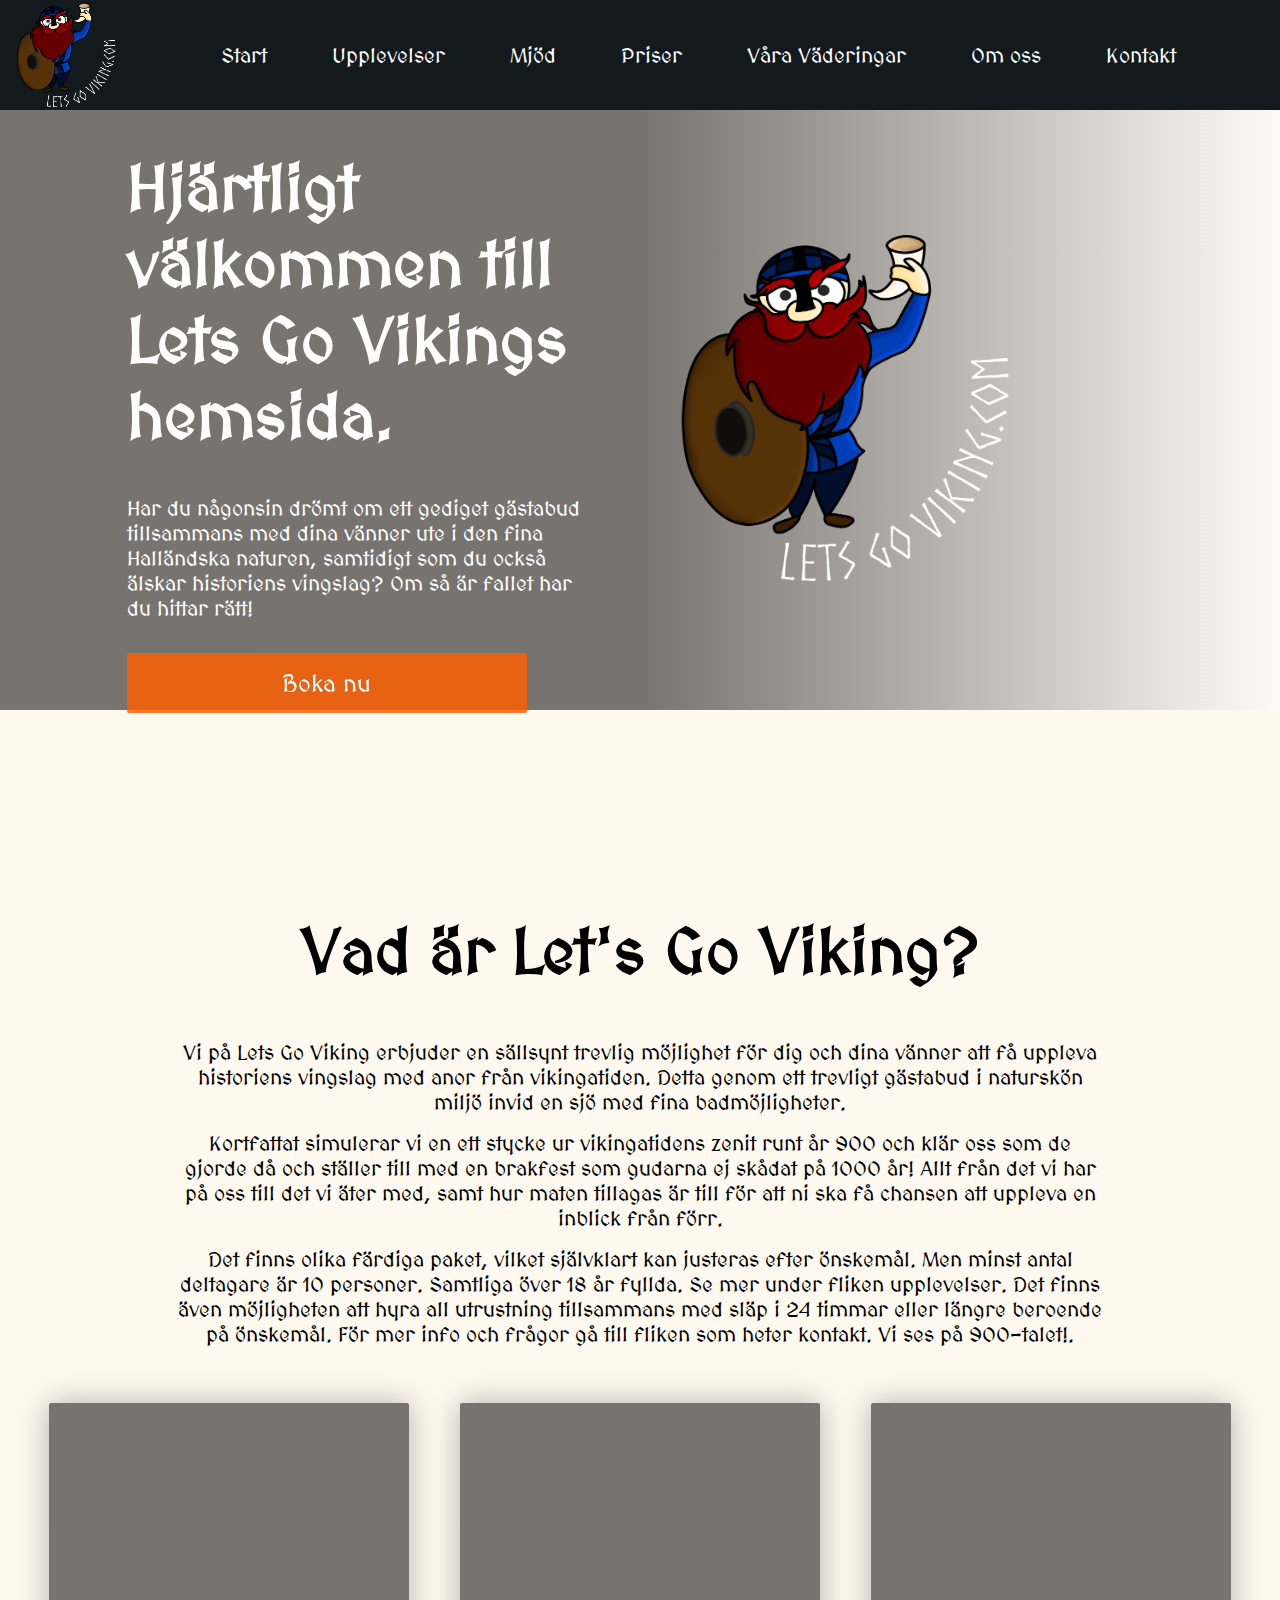
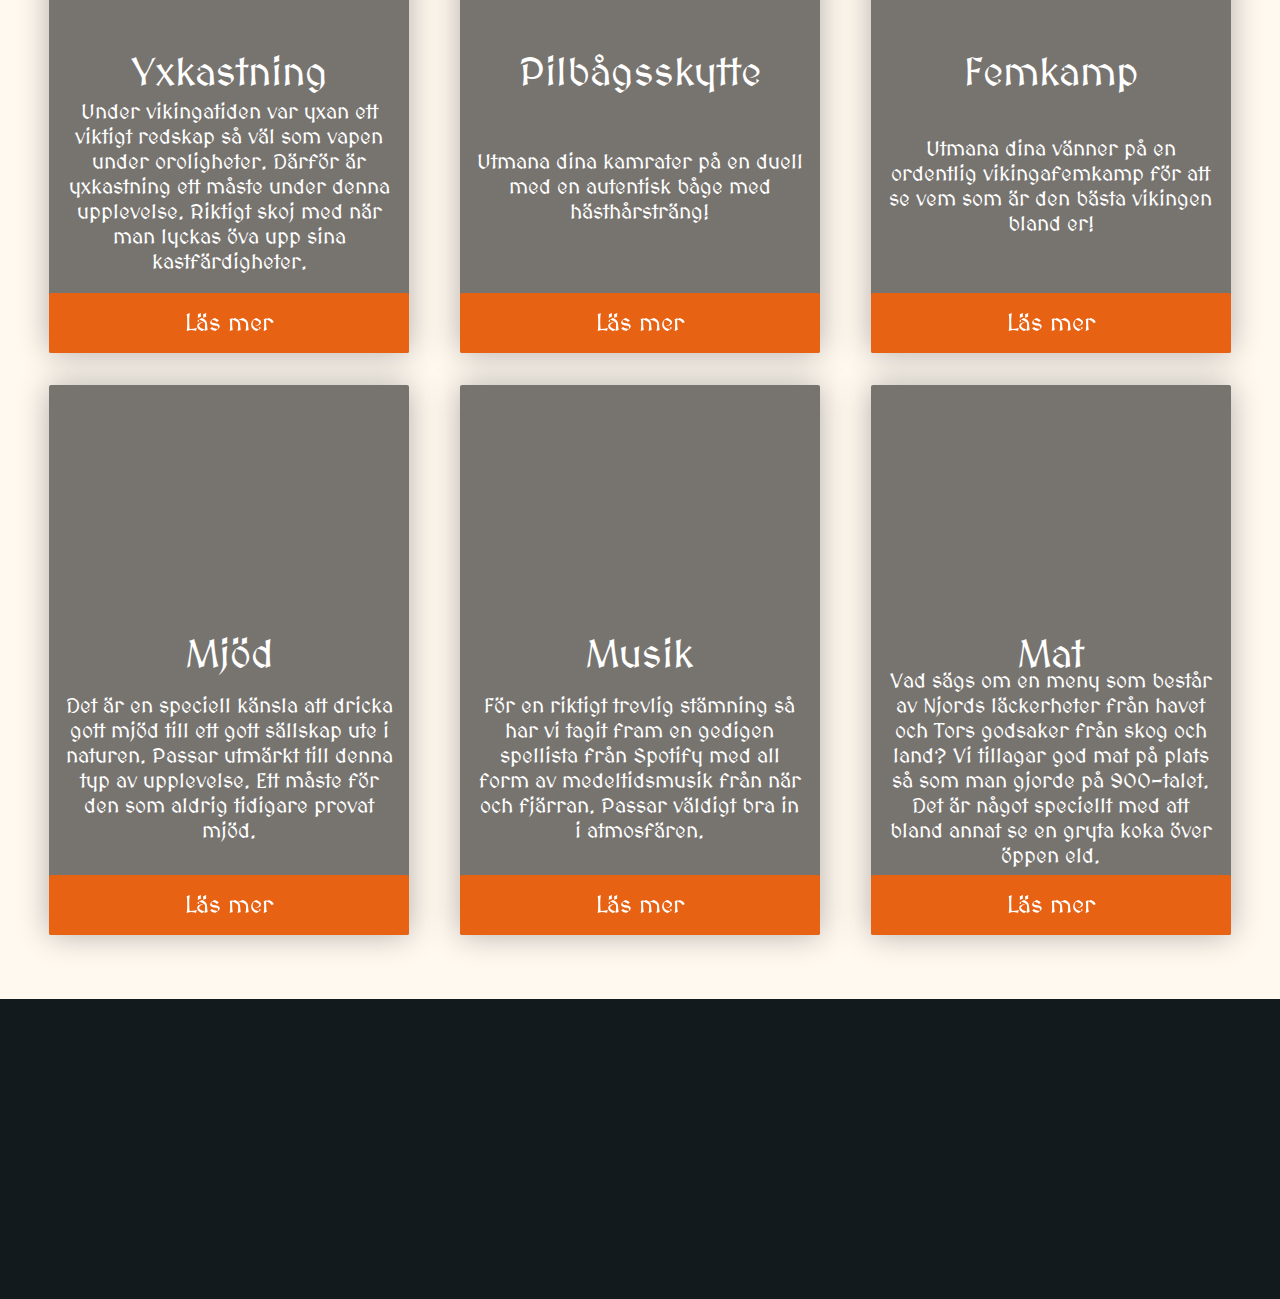
==== commit a76fef39: "new shit" ====
--- a/LetsGoViking/index.html
+++ b/LetsGoViking/index.html
@@ -14,37 +14,41 @@
 
     <div class="wrapper">
         <section class="mobileMenu">
-                <a href="index.html">Start</a>
-                <hr/>
-                <a href="upplevelser.html">Upplevelser</a>
-                <hr/>
-                <a href="mjod.html">Mjöd</a>
-                <hr/>
-                <a href="priser.html">Priser</a>
-                <hr/>
-                <a href="om_oss.html">Om oss</a>
-                <hr/>
-                <a href="kontakt.html">Kontakt</a>
-                <hr/>
-        </section>
+            <a href="index.html">Start</a>
+            <hr/>
+            <a href="upplevelser.html">Upplevelser</a>
+            <hr/>
+            <a href="mjod.html">Mjöd</a>
+            <hr/>
+            <a href="priser.html">Priser</a>
+            <hr/>
+            <a href="vaderingar.html">Våra Väderingar</a>
+            <hr/>
+            <a href="om_oss.html">Om oss</a>
+            <hr/>
+            <a href="kontakt.html">Kontakt</a>
+            <hr/>
+    </section>
 
-        <header>
-            <img src="img/menu.png" alt="menu" class="menuIco" id="menuIco">
-            <img src="img/logo.png" alt="let's go viking logo">
-            <nav>
-                <a href="index.html">Start</a>
-                <a href="upplevelser.html">Upplevelser</a>
-                <a href="mjod.html">Mjöd</a>
-                <a href="priser.html">Priser</a>
-                <a href="om_oss.html">Om oss</a>
-                <a href="kontakt.html">Kontakt</a>
-            </nav>
-        </header>
+    <header>
+        <img src="img/menu.png" alt="menu" class="menuIco" id="menuIco">
+        <img src="img/logo.png" alt="let's go viking logo">
+        <nav>
+            <a href="index.html">Start</a>
+            <a href="upplevelser.html">Upplevelser</a>
+            <a href="mjod.html">Mjöd</a>
+            <a href="priser.html">Priser</a>
+            <a href="vaderingar.html">Våra Väderingar</a>
+            <a href="om_oss.html">Om oss</a>
+            <a href="kontakt.html">Kontakt</a>
+        </nav>
+    </header>
         
         <section class="welcome">
             <section class="wCol1">
-                <h1>Let's Go Viking</h1>
-                <p>Lorem ipsum dolor sit amet consectetur adipisicing elit. Non aspernatur nostrum quas! Tempora quis exercitationem nobis ducimus ut amet doloremque quas commodi consectetur laudantium eos natus ratione, nesciunt cumque. Commodi?</p>
+                <h1>Hjärtligt välkommen till Lets Go Vikings hemsida.</h1>
+                <p>Har du någonsin drömt om ett gediget gästabud tillsammans med dina vänner ute i den fina Halländska naturen, samtidigt som du också älskar historiens vingslag?
+                    Om så är fallet har du hittar rätt!</p>
                 <a href="kontakt.html">
                     <button class="btn">Boka nu</button>
                 </a>
@@ -57,13 +61,34 @@
         <article>
             <section class="whatIs">
                 <h1>Vad är Let's Go Viking?</h1>
-                <p>Lorem ipsum dolor sit amet consectetur adipisicing elit. Nesciunt magni aliquid a eveniet delectus quas culpa veniam quam cum fugiat autem, quo sint iure totam, temporibus, dolores fuga distinctio nisi.</p>
+                <p>
+                    Vi på Lets Go Viking erbjuder en sällsynt trevlig möjlighet för dig och dina vänner att få uppleva historiens vingslag med anor från vikingatiden.
+                    Detta genom ett trevligt gästabud i naturskön miljö invid en sjö med fina badmöjligheter.
+                </p>
+
+                <p>
+                    Kortfattat simulerar vi en ett stycke ur vikingatidens zenit runt år 900 och klär oss som de gjorde då och ställer till med en brakfest som gudarna ej skådat på 1000 år!
+                    Allt från det vi har på oss till det vi äter med, samt hur maten tillagas är till för att ni ska få chansen att uppleva en inblick från förr.
+                </p>
+
+                <p>
+                    Det finns olika färdiga paket, vilket självklart kan justeras efter önskemål.
+                    Men minst antal deltagare är 10 personer. Samtliga över 18 år fyllda.
+                    Se mer under fliken upplevelser.
+                    Det finns även möjligheten att hyra all utrustning tillsammans med släp i 24 timmar eller längre beroende på önskemål.
+                    För mer info och frågor gå till fliken som heter kontakt.
+                    Vi ses på 900-talet!.
+                </p>
+                
+                    
             </section>
     
             <section class="cards">
                 <section class="card">
                     <h3>Yxkastning</h3>
-                    <p>Lorem ipsum dolor sit amet consectetur, adipisicing elit. Quas deserunt voluptas cupiditate quasi, aut dolor ipsa impedit natus qui. Aperiam quo consectetur aliquam ab nemo ipsum sit iusto quod quas.</p>                   
+                    <section class="cardText">
+                        <p>Under vikingatiden var yxan ett viktigt redskap så väl som vapen under oroligheter. Därför är yxkastning ett måste under denna upplevelse. Riktigt skoj med när man lyckas öva upp sina kastfärdigheter.</p>                   
+                    </section>
                     <a href="upplevelser.html#yxkastning">
                         <button class="btn btnCards">Läs mer</button>
                     </a>
@@ -71,7 +96,11 @@
 
                 <section class="card">
                     <h3>Pilbågsskytte</h3>
-                    <p>Lorem ipsum dolor sit amet consectetur, adipisicing elit. Quas deserunt voluptas cupiditate quasi, aut dolor ipsa impedit natus qui. Aperiam quo consectetur aliquam ab nemo ipsum sit iusto quod quas.</p>
+                    <section class="cardText">
+                        <p>
+                            Utmana dina kamrater på en duell med en autentisk båge med hästhårsträng!
+                        </p>
+                    </section>
                     <a href="upplevelser.html#pilbage">
                     <button class="btn btnCards">Läs mer</button>
                     </a>
@@ -79,7 +108,11 @@
 
                 <section class="card">
                     <h3>Femkamp</h3>
-                    <p>Lorem ipsum dolor sit amet consectetur, adipisicing elit. Quas deserunt voluptas cupiditate quasi, aut dolor ipsa impedit natus qui. Aperiam quo consectetur aliquam ab nemo ipsum sit iusto quod quas.</p>
+                    <section class="cardText">
+                        <p>
+                            Utmana dina vänner på en ordentlig vikingafemkamp för att se vem som är den bästa vikingen bland er!</p>
+
+                    </section>
                     <a href="upplevelser.html#femkamp">
                         <button class="btn btnCards">Läs mer</button>
                     </a>
@@ -87,7 +120,11 @@
 
                 <section class="card">
                     <h3>Mjöd</h3>
-                    <p>Lorem ipsum dolor sit amet consectetur, adipisicing elit. Quas deserunt voluptas cupiditate quasi, aut dolor ipsa impedit natus qui. Aperiam quo consectetur aliquam ab nemo ipsum sit iusto quod quas.</p>
+                    <section class="cardText">
+                        <p>Det är en speciell känsla att dricka gott mjöd till ett gott sällskap ute i naturen. Passar utmärkt till denna typ av upplevelse.
+                            Ett måste för den som aldrig tidigare provat mjöd.
+                           </p>
+                    </section>
                     <a href="upplevelser.html#mjod">
                         <button class="btn btnCards">Läs mer</button>
                     </a>
@@ -95,7 +132,10 @@
 
                 <section class="card">
                     <h3>Musik</h3>
-                    <p>Lorem ipsum dolor sit amet consectetur, adipisicing elit. Quas deserunt voluptas cupiditate quasi, aut dolor ipsa impedit natus qui. Aperiam quo consectetur aliquam ab nemo ipsum sit iusto quod quas.</p>
+                    <section class="cardText">
+                        <p>För en riktigt trevlig stämning så har vi tagit fram en gedigen spellista från Spotify med all form av medeltidsmusik från när och fjärran. Passar väldigt bra in i atmosfären.
+                           </p>
+                    </section>
                     <a href="upplevelser.html#musik">
                         <button class="btn btnCards">Läs mer</button>
                     </a>
@@ -103,7 +143,11 @@
 
                 <section class="card">
                     <h3>Mat</h3>
-                    <p>Lorem ipsum dolor sit amet consectetur, adipisicing elit. Quas deserunt voluptas cupiditate quasi, aut dolor ipsa impedit natus qui. Aperiam quo consectetur aliquam ab nemo ipsum sit iusto quod quas.</p>
+                    <section class="cardText">
+                        <p>Vad sägs om en meny som består av Njords läckerheter från havet och Tors godsaker från skog och land?
+                            Vi tillagar god mat på plats så som man gjorde på 900-talet. Det är något speciellt med att bland annat se en gryta koka över öppen eld.
+                        </p>
+                    </section>
                     <a href="upplevelser.html#mat">
                         <button class="btn btnCards">Läs mer</button>
                     </a>
--- a/LetsGoViking/style.css
+++ b/LetsGoViking/style.css
@@ -3,10 +3,16 @@
     --menuColor: #131A1E;
     --menuColorHover:#132938;
     --mobileMenu:#132938;
+    
+}
+
+a {
+    text-decoration: none;
 }
 
 html {
-    scroll-padding-top: 200px; /* height of sticky header */
+    scroll-padding-top: 200px; 
+    
   }
 
 h1 {
@@ -53,7 +59,7 @@
 
 .wrapper{
     min-height: 100vh;
-    max-width: 100%;
+    /* max-width: 100%; */
     display: flex;
     flex-direction: column;
     box-sizing: border-box;
@@ -158,10 +164,11 @@
     padding: 3rem;
     margin-bottom: 3rem;
     background: linear-gradient(90deg, #00000088 50%, #ffffff44 100%),
+    /* url("img/DSC_0099.jpg"); */
     url("https://images.unsplash.com/photo-1566840849929-5a60a802788d?ixlib=rb-1.2.1&ixid=MnwxMjA3fDB8MHxwaG90by1wYWdlfHx8fGVufDB8fHx8&auto=format&fit=crop&w=1567&q=80");
     background-size: cover;
     background-position:bottom;
-    height: 600px;
+    max-height: 600px;
 }
 
 
@@ -178,13 +185,16 @@
     flex-basis: 40%;
 }
 
+.wCol1 p{
+    text-align: start;
+}
+
 .wCol2{
     position:relative;
     flex-basis: 40%;
 }
 
 .btn{
-    width: 300px;
     width: 400px;
     height: 60px;
     border: 0;
@@ -229,6 +239,7 @@
     flex-direction: column;
     align-items: center;
     box-sizing: border-box;
+    margin-top: 5rem;
 }
 
 .cards{
@@ -244,7 +255,7 @@
 
 .card{
     flex-basis: 30%;
-    height: 600px;
+    height: 550px;
     background-color: blue;
     padding: 0;
     display: flex;
@@ -253,7 +264,7 @@
     box-sizing: border-box;
     border-radius: 2px;
     color: white;
-    background:linear-gradient(360deg, #00000088 50%, #ffffff44 100%), url("https://images.unsplash.com/photo-1615672968910-90f554a4d607?ixlib=rb-1.2.1&ixid=MnwxMjA3fDB8MHxwaG90by1wYWdlfHx8fGVufDB8fHx8&auto=format&fit=crop&w=1957&q=80");
+    background:linear-gradient(0deg, #00000088 100%, #ffffff44 10%), url("https://images.unsplash.com/photo-1615672968910-90f554a4d607?ixlib=rb-1.2.1&ixid=MnwxMjA3fDB8MHxwaG90by1wYWdlfHx8fGVufDB8fHx8&auto=format&fit=crop&w=1957&q=80");
     background-position: center;
     background-size: cover;
     box-shadow: 0 0 2rem rgb(0, 0, 0, 0.3); 
@@ -263,7 +274,22 @@
     padding-left: 0.5rem;
     padding-right: 0.5rem;
     margin: 0.5rem;
-}
+    text-align: center;
+    
+}
+
+.cardText{
+    height: 30%;
+    display: flex;
+    align-items: center;
+    margin-bottom: 0.5rem;
+    
+}
+
+/* .card h3{
+    text-align: center;
+    background-color: black;
+} */
 
 .uppleverser{
     max-width: 1600px;
@@ -302,17 +328,20 @@
 
 .upplevelseInfo p{
     padding-left: 0;
+    margin-top: 2rem;
+    text-align: start;
 }
 
 .kontakt{
     display: flex;
     width: 500px;
     margin: 0 auto;
-    margin-bottom: 5rem;
+    margin-bottom: 1rem;
     background-color: var(--menuColor);
     box-sizing: border-box;
     padding: 2rem;
     flex-direction: column;
+    font-size: 1.3rem; 
 }
 
 .kontakt form{
@@ -332,14 +361,15 @@
 }
 
 .confirm{
-    width: 100%;
+    margin: 0 auto;
+    width: 500px;
     height: 100px;
     background-color: white;
     display: none;
     text-align: center;
     box-sizing: border-box;
     padding-top: 35px;
-    margin-top: 2rem;
+    margin-bottom: 2rem;
     transition: all 0.5s ease;
 }
 
@@ -348,6 +378,12 @@
     margin-bottom: 2rem;
 }
 
+.whatIs p{
+    text-align: center;
+    padding-left: 8rem;
+    padding-right: 8rem;
+}
+
 
 footer{
     width: 100%;
@@ -360,7 +396,7 @@
 
 @media only screen 
 and (min-width : 320px) 
-and (max-width : 900px) {
+and (max-width : 1140px) {
     h1 {
         font-size: 2.9rem; 
         font-style: normal; 
@@ -389,17 +425,19 @@
         padding: 1rem;
     }
 
+    .btn{
+        width: 100%;
+    }
+
     .menuIco{
         display: block;
         width: 50px;
     }
 
     .welcome{
-        flex-direction: column;
-        padding: 2rem;
-        height: auto;
-    }
-
+        flex-direction: column; 
+         padding: 2rem; 
+    }
 
     .wCol2{
         display: none;
@@ -432,6 +470,10 @@
         width: 100%;
     }
 
+    .confirm{
+        width: 100%;
+    }
+
     .whatIs img{
         width: 100%;
         margin-bottom: 2rem;
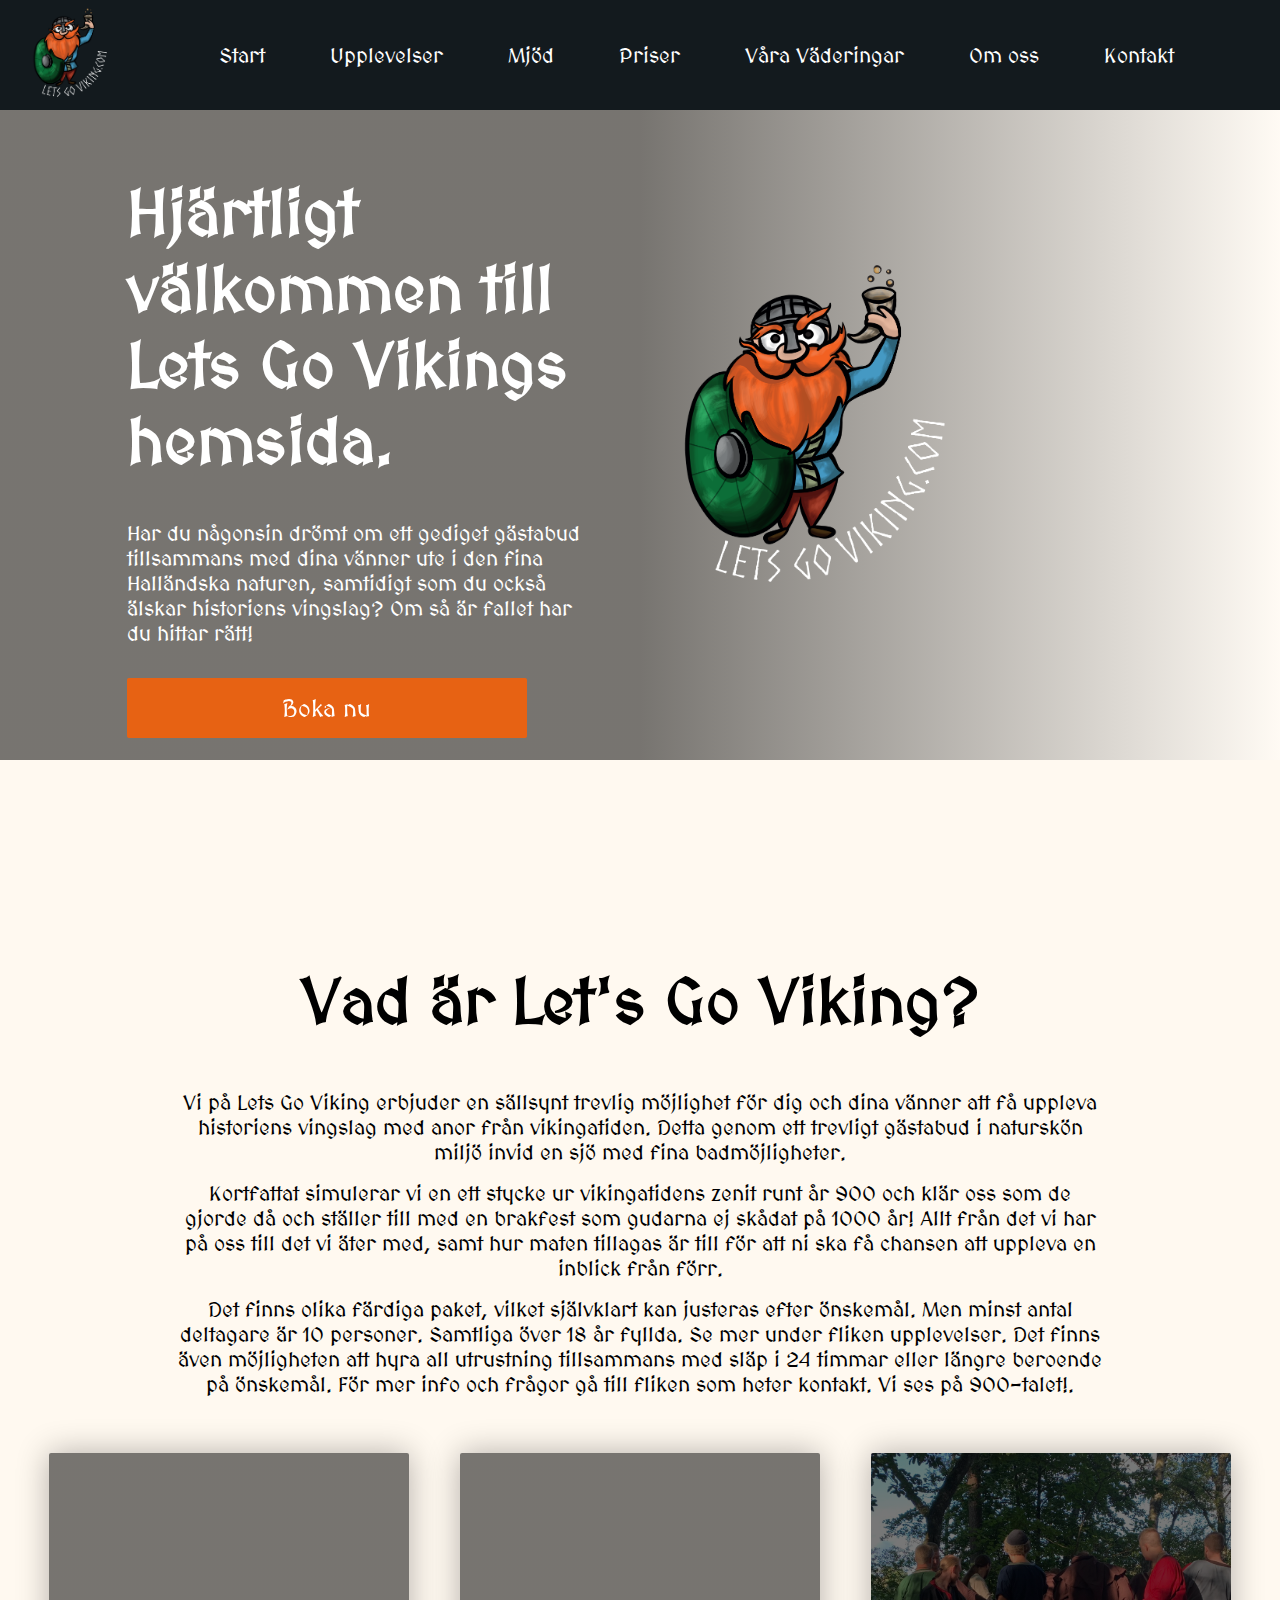
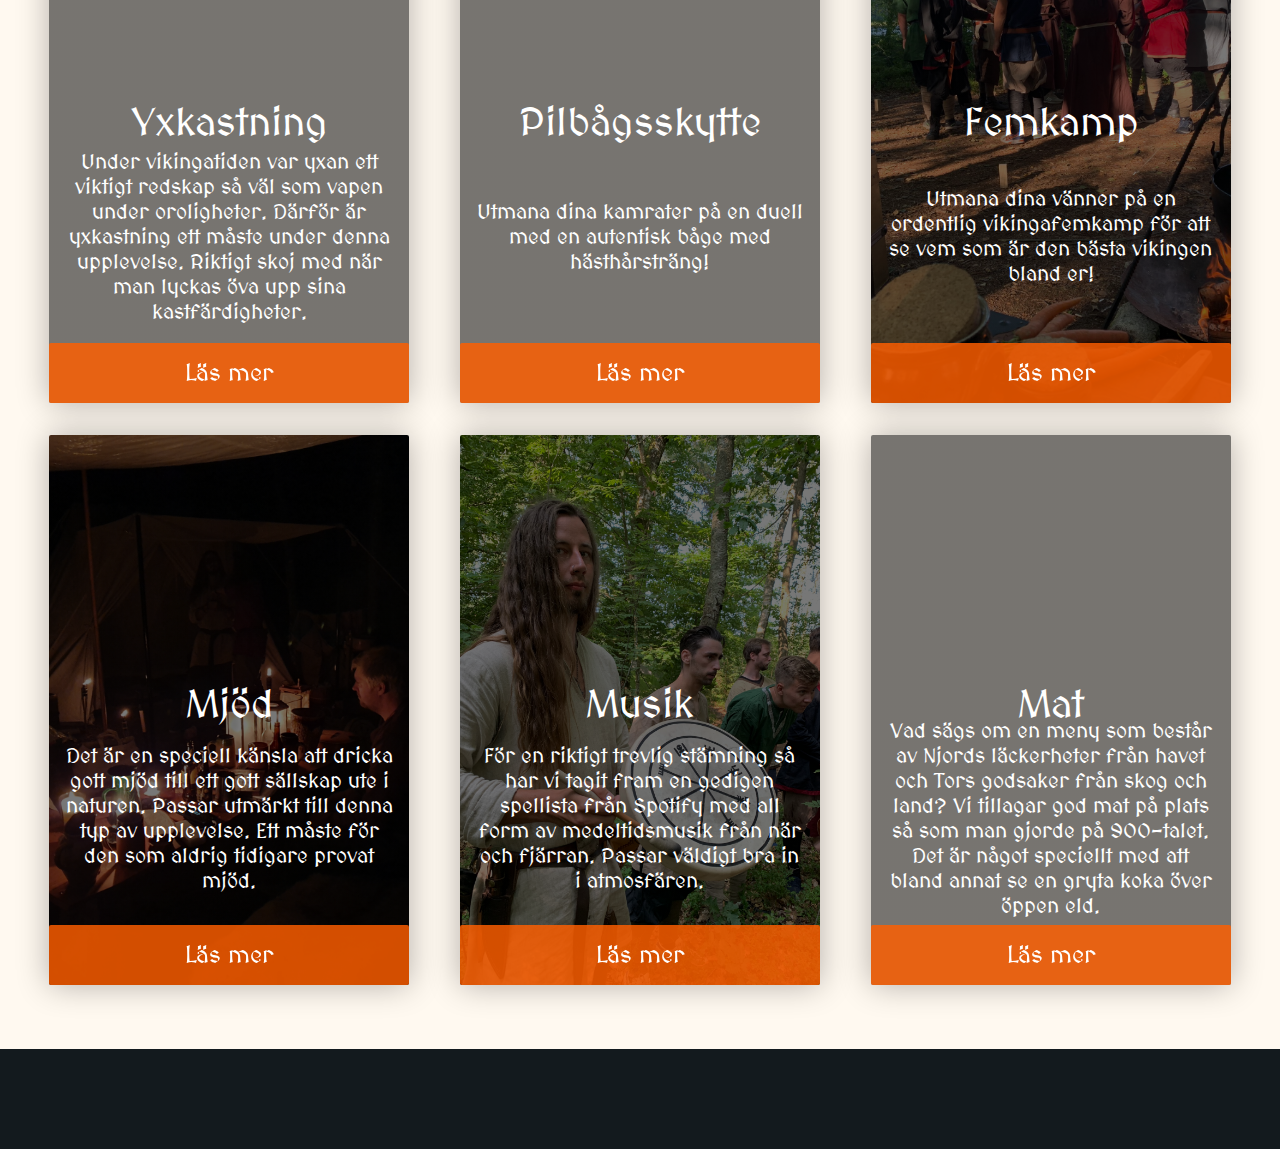
==== commit ade941ee: "new stuff" ====
--- a/LetsGoViking/index.html
+++ b/LetsGoViking/index.html
@@ -84,7 +84,7 @@
             </section>
     
             <section class="cards">
-                <section class="card">
+                <section class="card yxkastning">
                     <h3>Yxkastning</h3>
                     <section class="cardText">
                         <p>Under vikingatiden var yxan ett viktigt redskap så väl som vapen under oroligheter. Därför är yxkastning ett måste under denna upplevelse. Riktigt skoj med när man lyckas öva upp sina kastfärdigheter.</p>                   
@@ -94,7 +94,7 @@
                     </a>
                 </section>
 
-                <section class="card">
+                <section class="card pilbagsskytte">
                     <h3>Pilbågsskytte</h3>
                     <section class="cardText">
                         <p>
@@ -106,7 +106,7 @@
                     </a>
                 </section>
 
-                <section class="card">
+                <section class="card femkamp">
                     <h3>Femkamp</h3>
                     <section class="cardText">
                         <p>
@@ -118,7 +118,7 @@
                     </a>
                 </section> 
 
-                <section class="card">
+                <section class="card mjod">
                     <h3>Mjöd</h3>
                     <section class="cardText">
                         <p>Det är en speciell känsla att dricka gott mjöd till ett gott sällskap ute i naturen. Passar utmärkt till denna typ av upplevelse.
@@ -130,7 +130,7 @@
                     </a>
                 </section> 
 
-                <section class="card">
+                <section class="card musik">
                     <h3>Musik</h3>
                     <section class="cardText">
                         <p>För en riktigt trevlig stämning så har vi tagit fram en gedigen spellista från Spotify med all form av medeltidsmusik från när och fjärran. Passar väldigt bra in i atmosfären.
@@ -141,7 +141,7 @@
                     </a>
                 </section>
 
-                <section class="card">
+                <section class="card mat">
                     <h3>Mat</h3>
                     <section class="cardText">
                         <p>Vad sägs om en meny som består av Njords läckerheter från havet och Tors godsaker från skog och land?
--- a/LetsGoViking/style.css
+++ b/LetsGoViking/style.css
@@ -130,8 +130,8 @@
 }
 
 header img{
-    width: 100px;
-    margin-left: 1rem;
+    width: 80px;
+    margin-left: 2rem;
 }
 
 header nav {
@@ -168,7 +168,7 @@
     url("https://images.unsplash.com/photo-1566840849929-5a60a802788d?ixlib=rb-1.2.1&ixid=MnwxMjA3fDB8MHxwaG90by1wYWdlfHx8fGVufDB8fHx8&auto=format&fit=crop&w=1567&q=80");
     background-size: cover;
     background-position:bottom;
-    max-height: 600px;
+    max-height: 650px;
 }
 
 
@@ -190,8 +190,13 @@
 }
 
 .wCol2{
+    
     position:relative;
     flex-basis: 40%;
+}
+
+.wCol2 img{
+    width: 60%;
 }
 
 .btn{
@@ -229,9 +234,6 @@
 }
 
 
-.wCol2 img{
-    width: 70%;
-}
 
 .whatIs{
     display: flex;
@@ -264,10 +266,46 @@
     box-sizing: border-box;
     border-radius: 2px;
     color: white;
-    background:linear-gradient(0deg, #00000088 100%, #ffffff44 10%), url("https://images.unsplash.com/photo-1615672968910-90f554a4d607?ixlib=rb-1.2.1&ixid=MnwxMjA3fDB8MHxwaG90by1wYWdlfHx8fGVufDB8fHx8&auto=format&fit=crop&w=1957&q=80");
+    /* background:linear-gradient(0deg, #00000088 100%, #ffffff44 10%), url("https://images.unsplash.com/photo-1615672968910-90f554a4d607?ixlib=rb-1.2.1&ixid=MnwxMjA3fDB8MHxwaG90by1wYWdlfHx8fGVufDB8fHx8&auto=format&fit=crop&w=1957&q=80"); */
     background-position: center;
     background-size: cover;
     box-shadow: 0 0 2rem rgb(0, 0, 0, 0.3); 
+}
+
+.card.yxkastning{
+    background:linear-gradient(0deg, #00000088 100%, #ffffff44 10%), url("img/images/yxkastning_1.jpg");
+    background-position: center;
+    background-size: cover;
+}
+
+.card.pilbagsskytte{
+    background:linear-gradient(0deg, #00000088 100%, #ffffff44 10%), url("img/images/pilbagsskytte_1.jpg");
+    background-position: center;
+    background-size: cover;
+}
+
+.card.femkamp{
+    background:linear-gradient(0deg, #00000088 100%, #ffffff44 10%), url("img/images/femkamp_1.JPEG");
+    background-position: center;
+    background-size: cover;
+}
+
+.card.mjod{
+    background:linear-gradient(0deg, #00000088 100%, #ffffff44 10%), url("img/images/mjod_1.jpg");
+    background-position: center;
+    background-size: cover;
+}
+
+.card.musik{
+    background:linear-gradient(0deg, #00000088 100%, #ffffff44 10%), url("img/images/musik_1.jpg");
+    background-position: center;
+    background-size: cover;
+}
+
+.card.mat{
+    background:linear-gradient(0deg, #00000088 100%, #ffffff44 10%), url("img/images/mat_1.jpg");
+    background-position: center;
+    background-size: cover;
 }
 
 .card h3, p{
@@ -310,6 +348,58 @@
     min-height: 220px;
     gap: 3rem;
 }
+
+.upplevelseImg{
+    display: flex;
+    width: 100%;
+    height: 150px;
+    margin-left: 13rem;
+    align-items:center;
+    overflow: hidden;
+    gap: 1rem;
+}
+
+.upplevelseImg img{
+    max-width: 200px;
+    /* max-height: 200px; */
+    transition: all 0.5s;
+
+}
+
+.upplevelseImg img:hover{
+    transform: scale(1.2);
+    overflow: visible;
+}
+
+
+.module{
+    display: none;
+    flex-direction: column;
+    width: 50%;
+    height: 70%;
+    z-index: 9;
+    align-self: center;
+    top: 15%;
+    position:fixed;
+    background-color: rgba(0, 0, 0, 0.897);
+    background-image: url("img/images/musik.jpg");
+    background-size: contain;
+    background-repeat: no-repeat;
+    background-position: center;
+}
+
+.arrows{
+    display: flex;
+    justify-content: space-between;
+    margin-top: 25%;
+}
+
+.module img{
+    height: 50px;
+    width: 50px;
+    margin: 1rem;
+}
+
 
 .upplevelse img{
     width: 150px;
@@ -387,7 +477,7 @@
 
 footer{
     width: 100%;
-    height: 300px;
+    height: 100px;
     background-color: var(--menuColor);
     margin-top: 2rem;
     display: flex;
@@ -481,4 +571,5 @@
 
     
 
-}+}
+
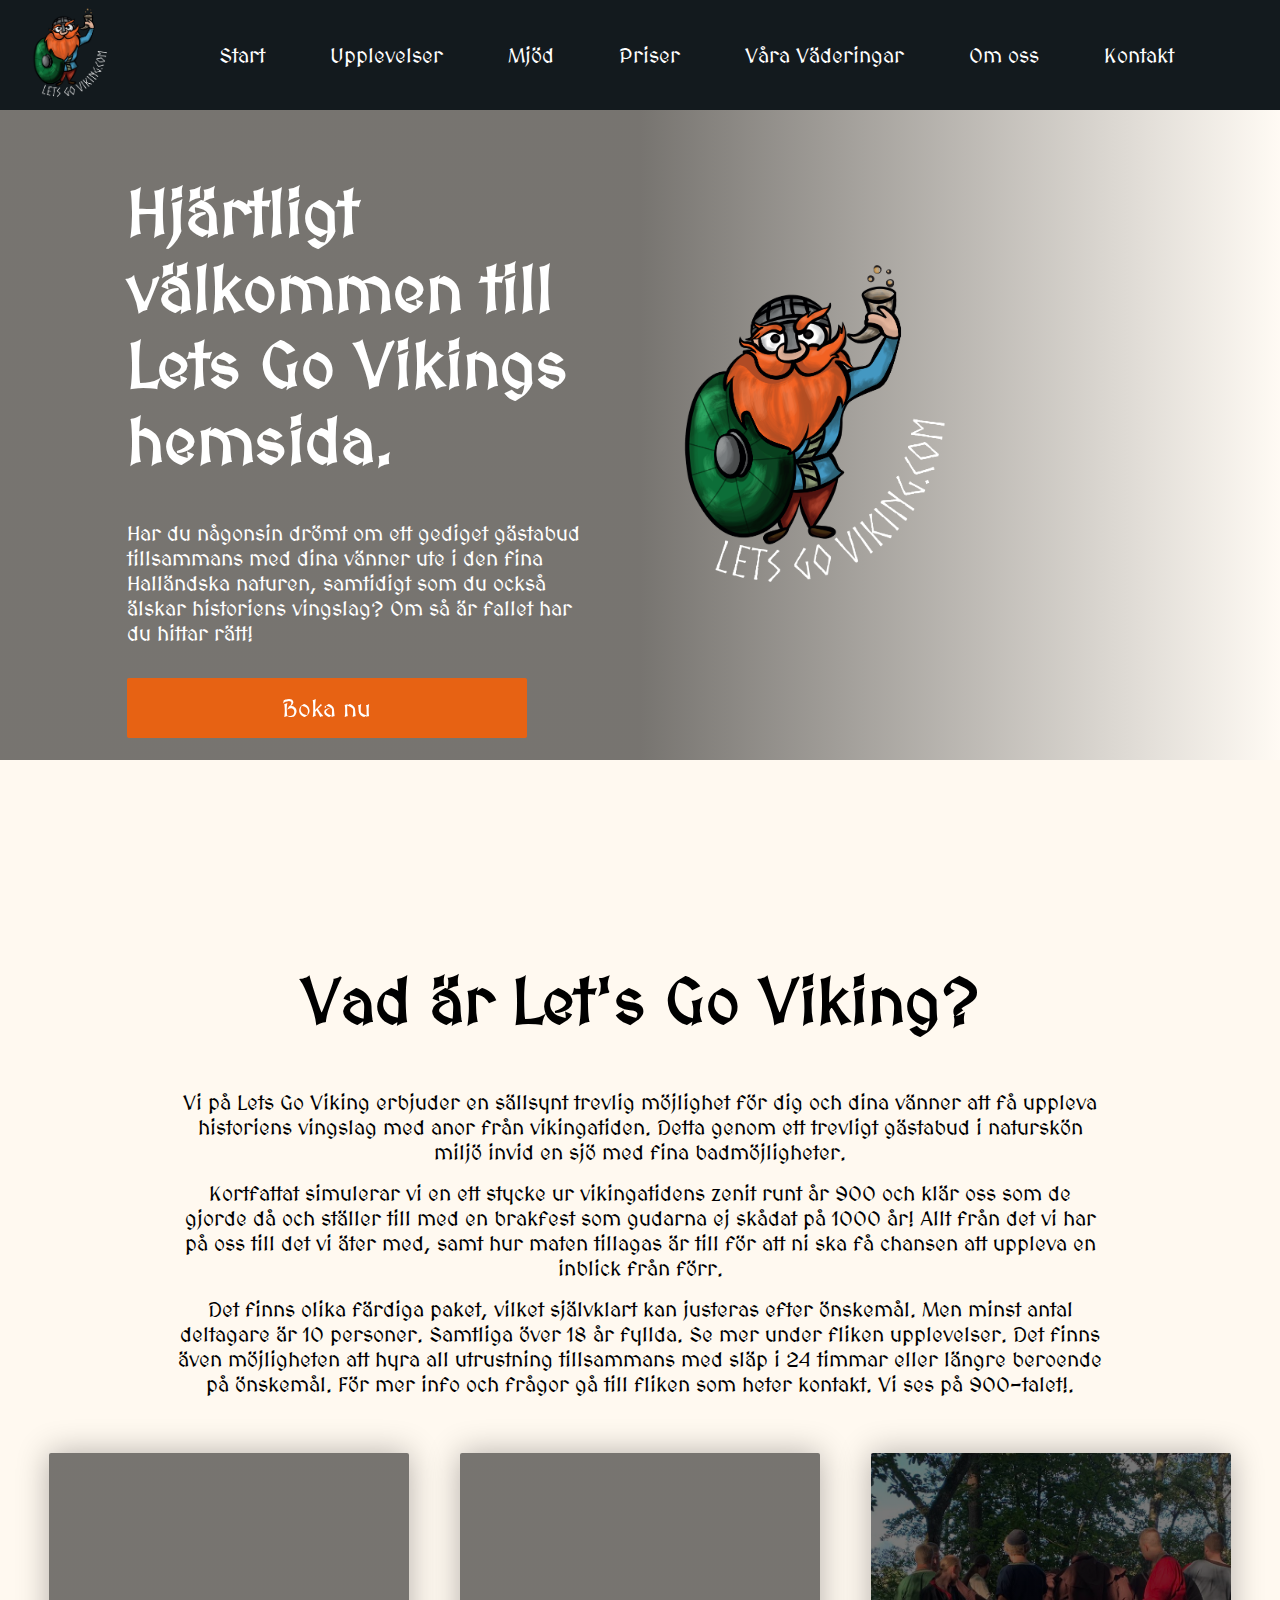
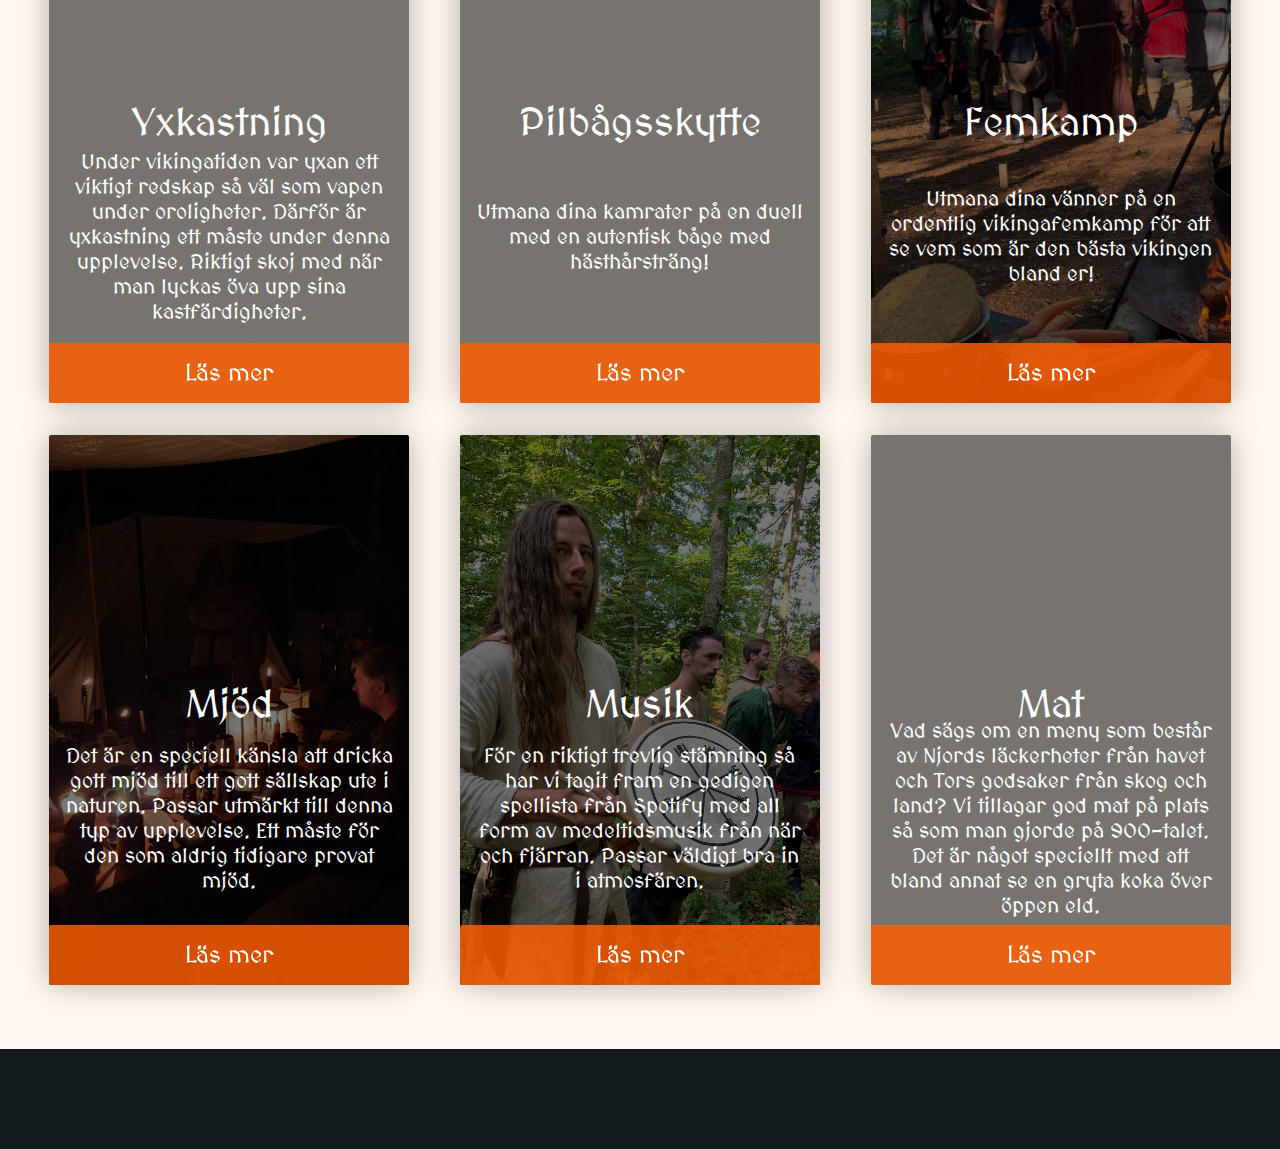
==== commit 4675b5e3: "smaller images" ====
--- a/LetsGoViking/index.html
+++ b/LetsGoViking/index.html
@@ -3,7 +3,7 @@
 <head>
     <meta charset="UTF-8">
     <meta http-equiv="X-UA-Compatible" content="IE=edge">
-    <meta name="viewport" content="width=device-width, initial-scale=1.0">
+    <meta name="viewport" content="width=device-width, initial-scale=1.0, maximum-scale=1.0, user-scalable=0">
     <link rel="preconnect" href="https://fonts.gstatic.com">
     <link href="https://fonts.googleapis.com/css2?family=Oldenburg&display=swap" rel="stylesheet">
     <link rel="stylesheet" type="text/css" href="//fonts.googleapis.com/css?family=MedievalSharp">
--- a/LetsGoViking/style.css
+++ b/LetsGoViking/style.css
@@ -285,7 +285,7 @@
 }
 
 .card.femkamp{
-    background:linear-gradient(0deg, #00000088 100%, #ffffff44 10%), url("img/images/femkamp_1.JPEG");
+    background:linear-gradient(0deg, #00000088 100%, #ffffff44 10%), url("img/images/femkamp_1.jpg");
     background-position: center;
     background-size: cover;
 }
@@ -351,18 +351,23 @@
 
 .upplevelseImg{
     display: flex;
-    width: 100%;
-    height: 150px;
+    /* max-width: 100%; */
+    /* max-height: 150px; */
+    flex-wrap: wrap;
     margin-left: 13rem;
     align-items:center;
     overflow: hidden;
-    gap: 1rem;
+    gap: 0.5rem;
 }
 
 .upplevelseImg img{
-    max-width: 200px;
+    /* max-width: 200px; */
+    /* width: 14%; */
+    height: 150px;
+    object-fit:cover;
     /* max-height: 200px; */
     transition: all 0.5s;
+    border-radius: 2x;
 
 }
 
@@ -386,18 +391,22 @@
     background-size: contain;
     background-repeat: no-repeat;
     background-position: center;
+    border-radius: 5px;
 }
 
 .arrows{
     display: flex;
-    justify-content: space-between;
-    margin-top: 25%;
+    justify-content: center;
+    align-items: flex-end;
+    height: 100%;
 }
 
 .module img{
     height: 50px;
     width: 50px;
     margin: 1rem;
+    border-radius: 50%;
+    background-color: rgba(0, 0, 0, 0.685);
 }
 
 
@@ -493,6 +502,8 @@
         font-variant: normal;
         font-weight: 700; 
     }
+
+    
     
     p {
         font-size: 1.3rem; 
@@ -503,8 +514,11 @@
     }
     
     header{
-        justify-content: flex-start;
-        gap: 1rem;
+        justify-content: space-between;
+    }
+
+    header img{
+        margin-right: 1.5rem;
     }
     
     header nav{
@@ -541,9 +555,61 @@
         flex-basis: 100%;
     }
 
+    .card h3, p{
+        margin: 40px 0;
+    }
+
     .uppleverser{
         padding-left: 0;
-        padding-right: 0;
+        padding-right: 0;   
+    }
+
+    .upplevelseImg{
+        display: flex;
+        flex-wrap: wrap;
+        margin-left: 1rem;
+        margin-right: 1rem;
+        align-items:center;
+        overflow: hidden;
+        gap: 0.5rem;
+    }
+    
+    .upplevelseImg img{
+        flex: 10%;
+        height: 150px;
+        width: 100px;
+        object-fit:cover;
+        transition: all 0.5s;
+        border-radius: 2px;
+    
+    }
+
+    .module{
+        width: 100%;
+        height: 100%;
+        top: 0;
+        border-radius: 0px;
+    }
+    
+    .arrows{
+        display: flex;
+        justify-content: center;
+        align-items: flex-end;
+        height: 100%;
+    }
+    
+    .module img{
+        height: 50px;
+        width: 50px;
+        margin: 1rem;
+        border-radius: 50%;
+        background-color: rgba(0, 0, 0, 0.685);
+    }
+
+    .upplevelseInfo p{
+        margin-left: 1rem;
+        margin-right: 1rem;
+        text-align: center;
     }
 
     .upplevelse{
@@ -564,6 +630,11 @@
         width: 100%;
     }
 
+    .whatIs p{
+        padding-left: 0;
+        padding-right: 0;
+    }
+
     .whatIs img{
         width: 100%;
         margin-bottom: 2rem;
